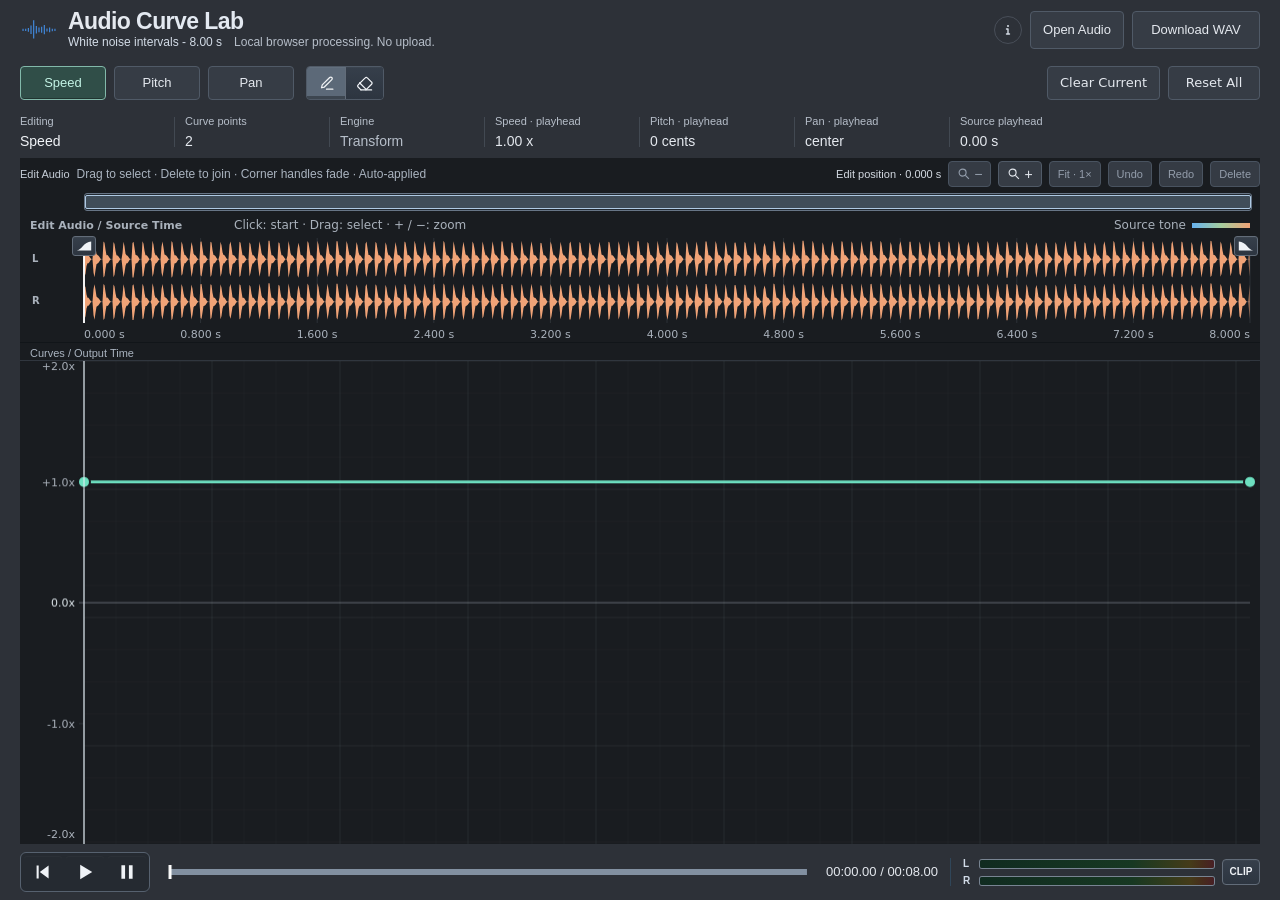
==== index.html @ e0f6c6e6 "Add vertical suffix curve editing and Option erase" ====
<!doctype html>
<html lang="en">
  <head>
    <meta charset="utf-8">
    <meta name="viewport" content="width=device-width, initial-scale=1">
    <title>Audio Curve Lab</title>
    <link rel="icon" type="image/svg+xml" href="assets/identity/audio-micro.svg?v=hub-v0.10">
    <link rel="stylesheet" href="assets/identity/tokens.css?v=hub-v0.10">
    <link rel="stylesheet" href="src/styles.css?v=20261014-filekeys1">
  <link rel="stylesheet" href="src/output-editor.css?v=20261027-selection1">
    <link rel="stylesheet" href="src/curve-actions.css?v=20261014-family1">
    <link rel="stylesheet" href="src/file-help.css?v=20261014-family1">
    <link rel="stylesheet" href="src/parameter-help.css?v=20261014-family1">
    <link rel="stylesheet" href="src/studio-theme.css?v=20261015-studio9">
    <link rel="stylesheet" href="src/button-states.css?v=20261015-2">
      <link rel="stylesheet" href="src/value-strip.css?v=20261015-1">
    <link rel="stylesheet" href="src/functional-surfaces.css?v=20261015-wave2">
    <link rel="stylesheet" href="src/content-alignment.css?v=20261015-notice1">
  <link rel="stylesheet" href="src/transport-polish.css?v=20261015-2">
  <link rel="stylesheet" href="src/transport-surface.css?v=20261015-2">
  <link rel="stylesheet" href="src/brand-layout.css?v=20261015-1">
    <link rel="stylesheet" href="src/readout-layout.css?v=20261015-compact2">
    <link rel="stylesheet" href="src/header-rhythm.css?v=20261015-1">
    <link rel="stylesheet" href="src/typography.css?v=20261015-refine2">
    <link rel="stylesheet" href="src/quiet-ui.css?v=20261023-trial1">
    <link rel="stylesheet" href="src/refined-ui.css?v=20261026-graphite1">
</head>
  <body>
    <main class="app">
      <header class="topbar">
        <div class="brand">
          <img class="brandMark" src="assets/identity/audio-symbol.svg?v=hub-v0.10" width="48" height="48" alt="" aria-hidden="true">
          <div class="brandCopy">
            <h1><span>Audio </span><span class="brandAccent">Curve Lab</span></h1>
            <p class="tagline">Draw time, pitch, and space onto sound.</p>
            <p class="statusLine"><span id="fileStatus">No audio loaded</span><span class="privacyNote">Local browser processing. No upload.</span></p>
          </div>
        </div>
        <div class="transport">
          <details id="fileHelp" class="fileHelp">
            <summary aria-label="Audio file and export information" title="Audio file and export information"><svg width="16" height="16" viewBox="0 0 16 16" fill="none" aria-hidden="true"><circle cx="8" cy="4" r="1" fill="currentColor"/><path d="M6.5 7h1.5v5m-1.5 0h3" stroke="currentColor" stroke-width="1.4" stroke-linecap="round" stroke-linejoin="round"/></svg></summary>
            <div class="fileHelpPanel">
              <strong>Files &amp; export</strong>
              <dl>
                <dt>Input</dt><dd>WAV, MP3 recommended.</dd>
                <dt>AIFF</dt><dd>Mono/stereo 16/24-bit PCM (8–192 kHz), converted locally on import. AIFF-C is not supported.</dd>
                <dt>File size</dt><dd>Up to 128 MiB; decoded audio up to 192 MiB.</dd>
                <dt>Output</dt><dd>Up to 5 min · Stereo · 48 kHz / 24-bit WAV.</dd>
              </dl>
              <p>Short excerpts recommended. Use one Lab at a time for heavy processing.</p>
            </div>
          </details>
          <label class="fileButton">
            Open Audio
            <input id="fileInput" type="file" accept="audio/*,.aif,.aiff,.aifc">
          </label>
          <a id="saveWavLink" class="fileButton" download="AudioCurveLab-export.wav" hidden>Save WAV</a>
          <span class="exportStatus" role="status" aria-label="Export status" hidden><strong id="downloadReadout">not ready</strong></span>
          <button id="downloadButton" type="button" disabled title="Up to 5 min · Stereo · 48 kHz / 24-bit WAV.">Download WAV</button>
        </div>
      </header>

      <p id="durationNotice" role="status" class="fileNotice"></p>
      <p id="fileNotice" role="alert" class="fileNotice"></p>

      <section class="editor">
        <div class="legend">
          <div class="modeButtons">
            <button id="stretchMode" aria-pressed="true" aria-describedby="stretchHelp" data-parameter-help class="active curveMode" type="button">Speed</button>
            <button id="pitchMode" aria-pressed="false" aria-describedby="pitchHelp" data-parameter-help class="curveMode" type="button">Pitch</button>
            <button id="panMode" aria-pressed="false" aria-describedby="panHelp" data-parameter-help class="curveMode" type="button">Pan</button>
            <div class="toolToggle" role="group" aria-label="Curve editing tool">
              <button id="penTool" class="active" type="button" aria-label="Pen" aria-pressed="true" title="Pen: add or move points. Shift-drag a point to move it and all points to its right vertically. Esc cancels the group drag.">
                <svg xmlns="http://www.w3.org/2000/svg" width="17" height="17" viewBox="0 0 24 24" fill="none" stroke="currentColor" stroke-width="2" stroke-linecap="round" stroke-linejoin="round" aria-hidden="true"><path d="M12 20h9"/><path d="M16.5 3.5a2.121 2.121 0 0 1 3 3L9 17l-4 1 1-4Z"/></svg>
              </button>
              <button id="eraserTool" type="button" aria-label="Eraser" aria-pressed="false" title="Eraser: click a point to delete. Mac: Option-click; PC: Ctrl-click">
                <svg xmlns="http://www.w3.org/2000/svg" width="17" height="17" viewBox="0 0 24 24" fill="none" stroke="currentColor" stroke-width="2" stroke-linecap="round" stroke-linejoin="round" aria-hidden="true"><path d="m7 21-4-4a2 2 0 0 1 0-3L13 4a2 2 0 0 1 3 0l6 6a2 2 0 0 1 0 3l-8 8"/><path d="M22 21H7"/><path d="m5 11 9 9"/></svg>
              </button>
            </div>
          </div>
          <div class="curveActions">
            <button id="clearCurveButton" type="button">Clear Current</button>
            <button id="resetButton" type="button">Reset All</button>
          </div>
        </div>

        <div class="panel currentValues">
          <div class="readout primaryReadout">
            <span>Editing</span>
            <strong id="modeReadout">Speed</strong>
          </div>
          <div class="readout">
            <span>Curve points</span>
            <strong id="pointsReadout">2</strong>
          </div>
          <div class="readout referenceReadout">
            <span>Engine</span>
            <strong>Transform</strong>
          </div>
          <div class="readout">
            <span id="stretchReadoutLabel" title="Stopped: curve target at the output playhead. Playing: live playback value. Point tooltips show the point's own value.">Speed · playhead</span>
            <strong id="stretchReadout">1.00 x</strong>
          </div>
          <div class="readout">
            <span id="pitchReadoutLabel" title="Stopped: curve target at the output playhead. Playing: live playback value. Point tooltips show the point's own value.">Pitch · playhead</span>
            <strong id="pitchReadout">0 cents</strong>
          </div>
          <div class="readout">
            <span id="panReadoutLabel" title="Stopped: curve target at the output playhead. Playing: live playback value. Point tooltips show the point's own value.">Pan · playhead</span>
            <strong id="panReadout">center</strong>
          </div>
          <div class="readout">
            <span title="Source playback position, separate from the source edit position or selected range.">Source playhead</span>
            <strong id="sourceReadout">0.00 s</strong>
          </div>
        </div>
        <section id="sourceEditPanel" class="sourceEditPanel" aria-label="Editable audio">
          <div class="sourceEditToolbar"><strong title="Source tone colors: blue = lower spectral centroid, teal/gold/peach = higher. Visual estimate of source audio before Speed/Pitch/Pan; not clipping or pitch. Source edits refresh the colors.">Edit Audio</strong><span id="editStatus" role="status">Drag to select · Delete to join · Corner handles fade · Auto-applied</span><span id="editCursor" title="Source edit position, separate from the output playback position.">Edit position · 0.000 s</span><button id="editZoomOut" type="button" aria-label="Zoom out source" title="Zoom out (−)"><svg viewBox="0 0 20 20" aria-hidden="true"><circle cx="8" cy="8" r="5"/><path d="m12 12 5 5"/></svg><span>−</span></button><button id="editZoomIn" type="button" aria-label="Zoom in source" title="Zoom in (+)"><svg viewBox="0 0 20 20" aria-hidden="true"><circle cx="8" cy="8" r="5"/><path d="m12 12 5 5"/></svg><span>+</span></button><button id="editZoomFit" type="button" title="Show entire source">Fit · 1×</button><button id="editUndo" type="button" disabled>Undo</button><button id="editRedo" type="button" disabled>Redo</button><button id="editDelete" type="button" disabled>Delete</button></div>
          <div class="sourceNavigator"><div id="editPan" role="slider" tabindex="0" aria-valuemin="0" aria-valuemax="100" aria-valuenow="0" aria-label="Source overview navigation" title="Full source · Click or drag to center the visible region"><span class="sourceViewport"></span></div></div>
          <div class="sourceWaveFrame">
            <canvas id="sourceWaveCanvas" tabindex="0" role="group" aria-label="Editable audio waveform. Click sets playback start. Drag to select. Plus and minus zoom. Delete removes selection. Changes apply automatically."></canvas>
            <button id="fadeInHandle" class="fadeHandle" type="button" aria-label="Fade in handle" title="Fade In · Drag inward; arrow keys adjust 10 ms; Home clears"><svg viewBox="0 0 20 14" aria-hidden="true"><path d="M2 12 C7 12 10 2 18 2 L18 12 Z"/></svg></button><button id="fadeOutHandle" class="fadeHandle" type="button" aria-label="Fade out handle" title="Fade Out · Drag inward; arrow keys adjust 10 ms; Home clears"><svg viewBox="0 0 20 14" aria-hidden="true"><path d="M2 2 C10 2 13 12 18 12 L2 12 Z"/></svg></button>
          </div>
        </section>
        <div class="canvasFrame">
          <div class="curveTimeLabel">Curves / Output Time</div>
          <canvas id="waveCanvas" width="1400" height="620" aria-label="Click to add or drag to move a point. Shift-drag a point and all points to its right vertically; X stays fixed. Esc cancels the group drag. Mac: Option-click to delete; PC: Ctrl-click."></canvas>
        </div>


      </section>

      <footer class="playbackBar" aria-label="Playback and output monitoring">
        <div class="bottomTransport" aria-label="Transport controls">
          <button id="rewindButton" type="button" title="Return to start" aria-label="Return to start" disabled>⏮</button>
          <button id="playButton" type="button" aria-label="Play" title="Play · Space" aria-pressed="false" disabled>Play</button>
          <button id="stopButton" type="button" aria-label="Pause" title="Pause · Space — resume from this position" disabled>Pause</button>
        </div>
          <canvas id="outputWaveCanvas" width="1400" height="34" role="slider" tabindex="0" aria-label="Output playback time. Click or drag to seek." aria-valuemin="0" aria-valuemax="100" aria-valuenow="0" aria-disabled="true"></canvas>
        <output id="timeStatus" aria-label="Current playback time and duration">00:00.00 / 00:00.00</output>
        <section class="outputMeter" aria-label="Stereo output level meter">
          <div class="meterChannels">
            <div class="meterRow" data-meter-channel="0">
              <span class="meterChannelLabel">L</span>
              <div class="meterTrack" aria-hidden="true">
                <div class="meterRms"></div>
                <div class="meterPeak"></div>
                <div class="meterHold"></div>
              </div>
            </div>
            <div class="meterRow" data-meter-channel="1">
              <span class="meterChannelLabel">R</span>
              <div class="meterTrack" aria-hidden="true">
                <div class="meterRms"></div>
                <div class="meterPeak"></div>
                <div class="meterHold"></div>
              </div>
            </div>
          </div>
          <button id="meterClipButton" class="meterClip" type="button" aria-pressed="false" title="Clip indicator. Click to reset.">CLIP</button>
        </section>
      </footer>
    </main>

    <div id="resetDialog" class="dialogBackdrop" hidden>
      <div class="confirmDialog" role="dialog" aria-modal="true" aria-labelledby="resetDialogTitle" aria-describedby="resetDialogDescription">
        <h2 id="resetDialogTitle">Reset all curves?</h2>
        <p id="resetDialogDescription">All curve nodes will be removed and the curves will return to their default state. This action cannot be undone.</p>
        <div class="dialogActions">
          <button id="cancelResetButton" type="button">Cancel</button>
          <button id="confirmResetButton" type="button">Reset All</button>
        </div>
      </div>
    </div>

    <script src="src/file-help.js?v=20261014-family1" type="module"></script>
    <script src="src/app.js?v=20261027-shift1" type="module"></script>
    <div id="stretchHelp" class="parameterHelp" role="tooltip" hidden><strong>Speed · −2× to +2×</strong><span>Change source playback speed. Negative values reverse the sound; zero freezes the source position.</span></div>
    <div id="pitchHelp" class="parameterHelp" role="tooltip" hidden><strong>Pitch · −2400 to +2400 cents</strong><span>Shift pitch down or up by as much as two octaves. 1200 cents = one octave.</span></div>
    <div id="panHelp" class="parameterHelp" role="tooltip" hidden><strong>Pan · Left / Right</strong><span>Move sound across the stereo field. Top = Left · Center = Center · Bottom = Right.</span></div>
    <script type="module" src="src/parameter-help.js?v=20261014-family1"></script>
  <script src="src/value-details.js?v=20261015-1" type="module"></script>
</body>
</html>
---- assets/identity/tokens.css ----
/* Pinned Hub v0.10 palette. Update from palette.json together. */
:root {
  --curve-lab-audio: #459BFF;
  --curve-lab-timbre: #F4CB38;
  --curve-lab-space: #A982FF;
  --curve-lab-granular: #EF4FA4;
  --curve-lab-spectral: #FF7047;
  --curve-lab-oscillator: #28CDB0;
}
---- src/styles.css ----
:root {
  color-scheme: dark;
  --cl-bg: #07111c;
  --cl-bg-deep: #050b12;
  --cl-surface: #0d1b29;
  --cl-surface-raised: #122438;
  --cl-surface-hover: #182f46;
  --cl-surface-active: #1b3751;
  --cl-border: #203a52;
  --cl-border-strong: #345672;
  --cl-text: #e8f0f6;
  --cl-text-secondary: #aabccc;
  --cl-text-muted: #71889b;
  --cl-accent: var(--curve-lab-audio);
  --cl-accent-hover: #6aafff;
  --cl-focus: #8fbfff;
  --cl-speed: #6de0c0;
  --cl-pitch: #eb6f75;
  --cl-pan: #b887f4;
  --cl-danger: #e35d80;
  --cl-meter-green: #20d45b;
  --cl-meter-yellow: #f2d31b;
  --cl-meter-orange: #f28c18;
  --cl-meter-red: #e44747;
  --cl-meter-hold: #f4f7f9;
  --cl-radius-sm: 4px;
  --cl-radius-md: 6px;
  --cl-radius-lg: 8px;
  --cl-space-1: 4px;
  --cl-space-2: 8px;
  --cl-space-3: 12px;
  --cl-space-4: 16px;
  --cl-space-6: 24px;
  --cl-space-8: 32px;
  --cl-control-height: 38px;
  --cl-toolbar-height: 54px;
  font-family: system-ui, -apple-system, BlinkMacSystemFont, "Segoe UI", sans-serif;
  background: var(--cl-bg-deep);
  color: var(--cl-text);
}

* {
  box-sizing: border-box;
}

body {
  margin: 0;
  min-height: 100vh;
  min-height: 100dvh;
  overflow: auto;
  background: var(--cl-bg-deep);
}

button,
input {
  font: inherit;
}

.app {
  display: grid;
  grid-template-columns: minmax(0, 1fr);
  grid-template-rows: auto auto auto auto;
  align-content: start;
  min-height: 100vh;
  min-height: 100dvh;
  padding-bottom: 84px;
  padding-bottom: calc(84px + env(safe-area-inset-bottom, 0px));
}

.topbar {
  grid-column: 1 / -1;
  display: grid;
  grid-template-columns: minmax(330px, 1fr) auto;
  align-items: center;
  gap: var(--cl-space-6);
  padding: 18px var(--cl-space-6);
  border-bottom: 1px solid rgba(52, 86, 114, 0.72);
  background: #08131e;
}

.brand {
  display: grid;
  grid-template-columns: 48px minmax(0, 1fr);
  align-items: center;
  gap: var(--cl-space-3);
  min-width: 0;
}

.brandMark {
  width: 48px;
  height: 48px;
  display: block;
  object-fit: contain;
}

.brandCopy {
  min-width: 0;
}

.brand h1 {
  margin: 0;
  font-size: 25px;
  font-weight: 720;
  line-height: 1.1;
  letter-spacing: 0;
}

.brandAccent {
  color: var(--cl-accent);
}

.brand p {
  margin: 0;
}

.tagline {
  margin-top: var(--cl-space-1);
  color: var(--cl-text-secondary);
  font-size: 13px;
  line-height: 1.35;
}

.statusLine {
  display: flex;
  align-items: baseline;
  flex-wrap: wrap;
  gap: 5px var(--cl-space-3);
  margin-top: 3px;
  color: var(--cl-text-secondary);
  font-size: 12px;
  line-height: 1.35;
}

.privacyNote {
  color: #77b7aa;
}

.formatNote {
  margin-top: 2px;
  color: #90a9ba;
  font-size: 11px;
  line-height: 1.35;
}

.transport {
  display: flex;
  align-items: center;
  justify-self: end;
  gap: var(--cl-space-2);
  flex-wrap: wrap;
}

button,
.fileButton {
  min-width: 74px;
  height: var(--cl-control-height);
  display: inline-flex;
  align-items: center;
  justify-content: center;
  padding: 0 14px;
  border: 1px solid var(--cl-border);
  border-radius: var(--cl-radius-md);
  background: var(--cl-surface-raised);
  color: var(--cl-text-secondary);
  font-size: 13px;
  font-weight: 620;
  line-height: 1;
  text-decoration: none;
  white-space: nowrap;
  cursor: pointer;
}

button:hover,
.fileButton:hover {
  border-color: var(--cl-border-strong);
  background: var(--cl-surface-hover);
  color: var(--cl-text);
}

button:focus-visible,
.fileButton:focus-within {
  outline: 2px solid var(--cl-focus);
  outline-offset: 2px;
}

button:active:not(:disabled),
.fileButton:active {
  background: var(--cl-surface-active);
}

#downloadButton {
  min-width: 128px;
  border-color: var(--cl-accent);
  background: color-mix(in srgb, var(--cl-accent) 48%, var(--cl-bg));
  color: #f4fbff;
}

#downloadButton:hover {
  border-color: var(--cl-accent-hover);
  background: color-mix(in srgb, var(--cl-accent) 60%, var(--cl-bg));
}

#stopButton {
  border-color: #784054;
  color: #f09ab1;
}

#stopButton:hover {
  border-color: var(--cl-danger);
  background: #321d2a;
  color: #ffc0d0;
}

#clearCurveButton {
  border-color: #3b5063;
}

button:disabled {
  opacity: 0.42;
  cursor: default;
}

.fileButton input {
  position: absolute;
  width: 1px;
  height: 1px;
  padding: 0;
  margin: -1px;
  overflow: hidden;
  clip-path: inset(50%);
  white-space: nowrap;
  border: 0;
}

.editor {
  min-width: 0;
  min-height: 0;
  display: grid;
  grid-template-rows: auto auto auto auto auto;
  align-content: start;
  gap: var(--cl-space-3);
  padding: var(--cl-space-4);
}

.legend {
  min-height: var(--cl-toolbar-height);
  display: grid;
  grid-template-columns: auto minmax(0, 1fr) auto;
  align-items: center;
  gap: var(--cl-space-4);
  padding: var(--cl-space-2) var(--cl-space-3);
  border: 1px solid var(--cl-border);
  border-radius: var(--cl-radius-lg);
  background: var(--cl-surface);
  color: var(--cl-text-muted);
  font-size: 12px;
}

.modeButtons,
.curveLegend,
.curveActions {
  display: flex;
  align-items: center;
  gap: var(--cl-space-2);
  flex-wrap: wrap;
}

.curveLegend {
  min-width: 0;
  gap: var(--cl-space-4);
}

.curveActions {
  justify-content: flex-end;
}

.legend button {
  min-width: 86px;
  height: 34px;
}

.curveMode {
  border-color: #29445b;
  background: #102236;
}

.toolToggle {
  display: inline-flex;
  height: 34px;
  margin-left: var(--cl-space-1);
  overflow: hidden;
  border: 1px solid #2d4a61;
  border-radius: var(--cl-radius-md);
}

.legend .toolToggle button {
  width: 38px;
  min-width: 38px;
  height: 32px;
  padding: 0;
  border: 0;
  border-radius: 0;
  background: #102236;
  color: #9fb5c6;
}

.legend .toolToggle button + button {
  border-left: 1px solid #2d4a61;
}

.legend .toolToggle button.active {
  background: #1c4b68;
  color: #e6f7ff;
}

.legend .toolToggle button:focus-visible {
  outline: 2px solid var(--cl-focus);
  outline-offset: -2px;
}

#clearCurveButton,
#resetButton {
  min-width: 92px;
  color: var(--cl-text-secondary);
}

#stretchMode.active {
  border-color: var(--cl-speed);
  background: #153d39;
  color: #d4fff4;
}

#pitchMode.active {
  border-color: var(--cl-pitch);
  background: #3b222b;
  color: #ffd5da;
}

#panMode.active {
  border-color: var(--cl-pan);
  background: #302642;
  color: #eadcff;
}

.stretchSwatch,
.pitchSwatch,
.panSwatch {
  display: inline-block;
  width: 22px;
  height: 3px;
  margin-right: 6px;
  border-radius: 2px;
  vertical-align: middle;
}

.stretchSwatch { background: var(--cl-speed); }
.pitchSwatch { background: var(--cl-pitch); }
.panSwatch { background: var(--cl-pan); }

.panel {
  display: grid;
  grid-template-columns: repeat(8, minmax(104px, 1fr));
  gap: 0;
  padding: 10px 12px;
  border: 1px solid var(--cl-border);
  border-radius: var(--cl-radius-lg);
  background: #0a1724;
}

.readout {
  position: relative;
  display: grid;
  grid-template-rows: 13px 17px;
  align-content: center;
  gap: 4px;
  min-width: 0;
  padding: 0 14px;
  color: var(--cl-text-muted);
  font-size: 11px;
  line-height: 1.2;
  text-transform: uppercase;
}

.readout:first-child {
  padding-left: 4px;
}

.readout:not(:last-child)::after {
  position: absolute;
  top: 3px;
  right: 0;
  bottom: 3px;
  width: 1px;
  background: rgba(52, 86, 114, 0.58);
  content: "";
}

.readout strong {
  overflow: hidden;
  color: var(--cl-text);
  font-size: 13px;
  font-weight: 650;
  font-variant-numeric: tabular-nums;
  line-height: 1.3;
  text-overflow: ellipsis;
  text-transform: none;
  white-space: nowrap;
}

.canvasFrame,
.sourceWaveFrame,
.outputWaveFrame {
  min-width: 0;
  overflow: hidden;
  border: 1px solid var(--cl-border-strong);
  border-radius: var(--cl-radius-lg);
  background: #0c1f31;
}

.canvasFrame {
  display: grid;
  grid-template-rows: 18px auto;
}

.curveTimeLabel {
  padding: 3px 10px 0;
  border-bottom: 1px solid rgba(79, 121, 155, 0.28);
  color: #9bb4c9;
  font-size: 10px;
  font-weight: 650;
  line-height: 14px;
}

#sourceWaveCanvas,
#outputWaveCanvas {
  display: block;
  height: 96px;
  background: #0c1f31;
}

#outputWaveCanvas {
  cursor: ew-resize;
  touch-action: none;
}

#outputWaveCanvas[aria-disabled="true"] {
  cursor: default;
}

#outputWaveCanvas:focus-visible {
  outline: 2px solid var(--cl-focus);
  outline-offset: -3px;
}

#waveCanvas {
  height: 602px;
  height: clamp(222px, calc(100vh - 620px), 602px);
  height: clamp(222px, calc(100dvh - 620px), 602px);
  display: block;
  background: #0c1f31;
  cursor: crosshair;
}

#waveCanvas.eraseMode {
  cursor: url("eraser-cursor.svg") 5 25, crosshair;
}

.playbackBar {
  position: fixed;
  z-index: 10;
  right: var(--cl-space-4);
  bottom: var(--cl-space-3);
  bottom: max(var(--cl-space-3), env(safe-area-inset-bottom, 0px));
  left: var(--cl-space-4);
  display: grid;
  grid-template-columns: auto auto minmax(33vw, 1fr);
  align-items: center;
  gap: var(--cl-space-4);
  min-height: 66px;
  margin: 0;
  padding: 10px 12px;
  border: 1px solid var(--cl-border);
  border-radius: var(--cl-radius-lg);
  background: #0a1724;
}

.bottomTransport {
  display: flex;
  align-items: center;
  gap: var(--cl-space-2);
}

.bottomTransport button {
  min-width: 74px;
}

#timeStatus {
  min-width: 166px;
  color: var(--cl-text);
  font-size: 16px;
  font-weight: 680;
  font-variant-numeric: tabular-nums;
  text-align: center;
  white-space: nowrap;
}

.outputMeter {
  display: grid;
  grid-template-columns: auto minmax(140px, 1fr) auto;
  align-items: center;
  gap: var(--cl-space-2);
  min-width: 0;
  padding-left: var(--cl-space-3);
  border-left: 1px solid rgba(52, 86, 114, 0.58);
}

.meterTitle {
  color: var(--cl-text-muted);
  font-size: 10px;
  font-weight: 750;
}

.meterChannels {
  display: grid;
  gap: 5px;
  min-width: 0;
}

.meterRow {
  display: grid;
  grid-template-columns: 11px minmax(90px, 1fr) 34px;
  align-items: center;
  gap: 5px;
}

.meterChannelLabel,
.meterValue {
  color: var(--cl-text-muted);
  font-size: 10px;
  font-weight: 650;
  font-variant-numeric: tabular-nums;
}

.meterValue {
  text-align: right;
}

.meterTrack {
  position: relative;
  height: 7px;
  overflow: hidden;
  border: 1px solid #233d53;
  border-radius: 2px;
  background: #050c13;
}

.meterRms,
.meterPeak {
  position: absolute;
  inset: 0;
  width: 100%;
  transform: scaleX(0);
  transform-origin: left center;
  background: linear-gradient(
    90deg,
    var(--cl-meter-green) 0%,
    var(--cl-meter-green) 68%,
    var(--cl-meter-yellow) 80%,
    var(--cl-meter-orange) 90%,
    var(--cl-meter-red) 100%
  );
}

.meterRms {
  opacity: 0.72;
}

.meterPeak {
  top: 1px;
  bottom: 1px;
  opacity: 0.96;
}

.meterHold {
  position: absolute;
  top: 0;
  bottom: 0;
  left: 0;
  width: 1px;
  background: var(--cl-meter-hold);
}

.meterClip {
  min-width: 38px;
  width: 38px;
  height: 26px;
  padding: 0;
  border-color: #493142;
  background: #1b1c28;
  color: #79576a;
  font-size: 9px;
  font-weight: 760;
}

.meterClip.clipped {
  border-color: var(--cl-danger);
  background: #5a2035;
  color: #ffd5df;
}

.dialogBackdrop {
  position: fixed;
  inset: 0;
  z-index: 20;
  display: grid;
  place-items: center;
  padding: 20px;
  background: rgba(2, 8, 14, 0.76);
}

.dialogBackdrop[hidden] {
  display: none;
}

.confirmDialog {
  width: min(420px, 100%);
  padding: 20px;
  border: 1px solid var(--cl-border-strong);
  border-radius: var(--cl-radius-lg);
  background: #102131;
}

.confirmDialog h2 {
  margin: 0;
  font-size: 18px;
  letter-spacing: 0;
}

.confirmDialog p {
  margin: 12px 0 20px;
  color: var(--cl-text-secondary);
  font-size: 13px;
  line-height: 1.5;
}

.dialogActions {
  display: flex;
  justify-content: flex-end;
  gap: var(--cl-space-2);
}

#confirmResetButton {
  border-color: #7a4255;
  background: #37202a;
  color: #f5bdcb;
}

@media (max-width: 1180px) {
  .topbar {
    grid-template-columns: minmax(320px, 1fr) auto;
  }

  .transport {
    grid-column: 2;
    grid-row: 1;
    max-width: 520px;
  }

  .legend {
    grid-template-columns: minmax(0, 1fr) auto;
  }

  .curveLegend {
    grid-column: 1 / -1;
    grid-row: 2;
  }
}

@media (max-width: 860px) {
  .topbar {
    align-items: start;
    grid-template-columns: minmax(0, 1fr);
    gap: var(--cl-space-3);
    padding: var(--cl-space-4);
  }

  .brand {
    grid-template-columns: 40px minmax(0, 1fr);
  }

  .brandMark {
    width: 40px;
    height: 40px;
  }

  .brand h1 {
    font-size: 22px;
  }

  .transport {
    grid-column: 1;
    grid-row: auto;
    justify-self: start;
  }

  .transport {
    max-width: none;
  }

  .editor {
    padding: var(--cl-space-3);
  }

  .legend {
    grid-template-columns: minmax(0, 1fr);
  }

  .curveLegend,
  .curveActions {
    grid-column: auto;
    grid-row: auto;
  }

  .curveActions {
    justify-content: flex-start;
  }

  .panel {
    grid-template-columns: repeat(2, minmax(118px, 1fr));
    gap: 10px 0;
  }

  .readout:nth-child(2n)::after {
    display: none;
  }

  .playbackBar {
    right: var(--cl-space-3);
    left: var(--cl-space-3);
    grid-template-columns: auto minmax(150px, 1fr);
    gap: var(--cl-space-3);
  }

  .app {
    padding-bottom: 130px;
    padding-bottom: calc(130px + env(safe-area-inset-bottom, 0px));
  }

  #timeStatus {
    justify-self: end;
    min-width: 0;
    font-size: 14px;
  }

  .outputMeter {
    grid-column: 1 / -1;
    padding: var(--cl-space-2) 0 0;
    border-top: 1px solid rgba(52, 86, 114, 0.58);
    border-left: 0;
  }

  .outputMeter {
    grid-row: auto;
  }
}

@media (max-width: 520px) {
  .meterTitle,
  .meterValue {
    display: none;
  }

  .outputMeter {
    grid-template-columns: minmax(0, 1fr) auto;
  }

  .meterRow {
    grid-template-columns: 11px minmax(70px, 1fr);
  }
}

/* File admission and persistent direct-save feedback. */
[hidden] { display: none !important; }
.fileNotice { color: #ffcd87; margin: 8px 0; overflow-wrap: anywhere; }
.fileNotice:empty { display: none; }
#saveWavLink { text-decoration: none; }
---- src/output-editor.css ----
/* Editing is always available on the working source; both lanes share display scale. */
[hidden]{display:none!important}
.sourceEditPanel{min-width:0;position:relative;border:1px solid #315d88;border-radius:6px;background:#0b1420}
.sourceEditToolbar{display:flex;align-items:center;gap:7px;min-height:30px;padding:3px 8px;font-size:11px}
.sourceEditToolbar strong{color:#71b3ff;letter-spacing:.06em;white-space:nowrap}
#editStatus{flex:1;min-width:0;color:#a8bfd5;font-size:11px}
.sourceEditToolbar button{height:26px;min-width:0;padding:0 9px;font-size:11px}
.sourceEditPanel .sourceWaveFrame{position:relative;overflow:hidden;border:0;border-radius:0 0 6px 6px}
#sourceWaveCanvas,#outputWaveCanvas{width:100%;height:128px;display:block;touch-action:none}
#sourceWaveCanvas{cursor:crosshair}
.fadeHandle{position:absolute;top:22px;transform:translateX(-50%);width:24px;min-width:24px;height:20px;padding:2px;color:#d0e7ff;border:1px solid #579ce7;background:#172c44;touch-action:none;cursor:ew-resize;border-radius:3px;z-index:2}
.fadeHandle svg{display:block;width:100%;height:100%;fill:currentColor}
#fadeInHandle{left:64px}#fadeOutHandle{left:calc(100% - 8px)}
#sourceWaveCanvas:focus-visible,.fadeHandle:focus-visible{outline:2px solid #e2f1ff;outline-offset:-2px}
@media(min-width:900px){
 .app{height:100dvh;min-height:700px;padding:0;grid-template-rows:auto auto auto minmax(0,1fr) auto}
 .topbar{grid-row:1;padding:9px 16px;gap:12px}
 .brandMark{width:38px;height:38px}.brand{grid-template-columns:38px minmax(0,1fr);gap:10px}
 .tagline{display:none}.formatNote{font-size:10px}.topbar h1{font-size:23px}
 #durationNotice{grid-row:2}#fileNotice{grid-row:3}.fileNotice:empty{display:none}
 .fileNotice{margin:2px 16px;font-size:11px}
 .editor{grid-row:4;grid-template-rows:auto auto auto minmax(120px,1fr);gap:7px;padding:8px 12px;align-content:stretch}
 .legend{min-height:40px;padding:4px 8px;gap:10px}.legend button{height:30px}
 .panel{padding:6px 8px}.readout{padding:0 10px}
 .canvasFrame{min-height:0;grid-template-rows:18px minmax(0,1fr)}
 #waveCanvas{height:100%;min-height:0}
 .playbackBar{grid-row:5;position:static;min-height:54px;margin:0 12px 8px;padding:6px 10px}
}
@media(max-width:899px){.sourceEditToolbar{flex-wrap:wrap}#editStatus{flex-basis:65%}.editor{grid-template-rows:auto}}

/* Source range text stays readable in the existing toolbar when it wraps. */
#editCursor{font-variant-numeric:tabular-nums;white-space:normal;color:#d0e7ff;font-size:11px;min-width:0;max-width:100%;overflow-wrap:anywhere}
#editPan{display:block;width:calc(100% - 24px);height:12px;margin:0 12px;accent-color:#459bff;padding:0}
#editPan:disabled{opacity:.3}

#editZoomIn,#editZoomOut{display:inline-flex;align-items:center;gap:3px;font-size:14px}
#editZoomIn svg,#editZoomOut svg{width:14px;height:14px;fill:none;stroke:currentColor;stroke-width:1.6}

#outputWaveCanvas{height:34px;cursor:ew-resize;border-top:1px solid #23394d}


/* Shared transport grouping, with the Audio output timeline beside Play/Pause. */
.playbackBar{grid-template-columns:auto minmax(100px,1fr) auto minmax(200px,25%);gap:12px}
#outputWaveCanvas{min-width:0;width:100%;height:34px;border:0;background:transparent}
.bottomTransport button{min-width:60px}
#rewindButton{min-width:40px;padding-inline:10px}
#timeStatus{min-width:0;font-size:13px}
.outputMeter{grid-template-columns:auto minmax(70px,1fr) auto}
@media(max-width:1100px){
 .playbackBar{grid-template-columns:auto minmax(100px,1fr) auto}
 .outputMeter{grid-column:1/-1;border-left:0;padding:2px 0 0}
}
@media(max-width:600px){
 .playbackBar{grid-template-columns:auto 1fr;gap:6px}
 #outputWaveCanvas{grid-row:2;grid-column:1/-1}
 #timeStatus{grid-row:1;grid-column:2;font-size:11px}
 .app{padding-bottom:160px}
}

/* Compact icon-led grouping inspired by the official Ocenaudio toolbar.
   Shapes are CSS geometry, not copied product assets. */
.bottomTransport{gap:0;padding:3px;border:1px solid #304252;border-radius:6px;background:#101d29}
.bottomTransport button,#rewindButton{
 position:relative;display:grid;place-items:center;width:38px;min-width:38px;
 height:32px;padding:0;border:0;border-radius:3px;background:transparent;
 color:#d2dce5;font-size:0;box-shadow:none;
}
.bottomTransport button::before{content:"";position:absolute;left:50%;top:50%;transform:translate(-50%,-50%);display:block;width:16px;height:16px;background:currentColor}
#playButton::before{clip-path:polygon(20% 5%,95% 50%,20% 95%)}
#stopButton::before{clip-path:polygon(15% 8%,38% 8%,38% 92%,15% 92%,15% 8%,62% 8%,85% 8%,85% 92%,62% 92%,62% 8%)}
#rewindButton{margin-left:7px;border-left:1px solid #344655;border-radius:0 3px 3px 0}
#rewindButton::before{clip-path:polygon(10% 10%,23% 10%,23% 90%,10% 90%,10% 10%,85% 10%,85% 90%,30% 50%,85% 10%)}
.bottomTransport button:hover{background:#26394c;color:#fff}
#playButton[aria-pressed="true"]{background:#183d63;color:#70b5ff}
.bottomTransport button:focus-visible{outline:2px solid #91c6ff;outline-offset:2px}
.bottomTransport button:disabled{opacity:.35}


/* Neutral transport icons; state is conveyed by a neutral inset, not a hue. */
#playButton,#stopButton,#rewindButton{color:#d2dce5}
#playButton[aria-pressed="true"]{background:#35404b;color:#d2dce5}
#rewindButton{margin-left:0;margin-right:7px;border-left:0;border-right:1px solid #344655;border-radius:3px 0 0 3px}
.bottomTransport button:hover{background:#26394c;color:#d2dce5}
/* The full overview track aligns exactly with the waveform's time axis. */
.sourceNavigator{margin:0 8px 0 64px;padding:3px 0}
#editPan{position:relative;display:block;width:100%;height:18px;margin:0;padding:0;
 background:#142332;border:1px solid #344858;border-radius:3px;box-sizing:border-box;
 cursor:crosshair;touch-action:none;overflow:hidden}
.sourceViewport{position:absolute;top:1px;bottom:1px;left:var(--view-left,0%);width:var(--view-width,100%);
 box-sizing:border-box;background:#9faeb333;border:1px solid #a8bacb;border-radius:2px;pointer-events:none}
#editPan[aria-disabled="true"]{opacity:.35;cursor:default}
#editPan:focus-visible{outline:2px solid #d2dce5;outline-offset:2px}

/* Keep the transport track centered at y=17 in its 34px hit area. */
.playbackBar .meterTrack{height:9px}
.playbackBar .meterChannelLabel,.playbackBar .meterValue{font-size:11px;color:#b5c6d6}
.playbackBar .meterTitle{font-size:11px}
.playbackBar .meterRow{grid-template-columns:12px minmax(60px,1fr) 38px}
.playbackBar .meterChannels{gap:5px}

/* Fixed dBFS color zones: -60..-12 green, -12..-3 yellow, -3..0 red.
   Clip the full-width color field; never scale the gradient with the signal. */
.playbackBar .outputMeter{grid-template-columns:minmax(0,1fr) auto}
.playbackBar .meterRow{grid-template-columns:12px minmax(60px,1fr)}
.playbackBar .meterTrack{
 height:11px;border-color:#354453;
 background:linear-gradient(to right,#163c28 0% 80%,#49421b 80% 95%,#481e25 95% 100%);
}
.playbackBar .meterRms,.playbackBar .meterPeak{
 transform:none;clip-path:inset(0 100% 0 0);
 background:linear-gradient(to right,#53db85 0% 80%,#f0cf54 80% 95%,#ff6470 95% 100%);
}
.playbackBar .meterRms{opacity:.55}
.playbackBar .meterPeak{top:0;bottom:0;opacity:1}
.playbackBar .meterTrack::after{
 content:"";position:absolute;inset:0;pointer-events:none;
 background:repeating-linear-gradient(to right,transparent 0 5px,#09121b 5px 7px);
}
.playbackBar .meterHold{z-index:1;width:2px;max-width:100%;transform:translateX(-1px);background:#f3f7fa;opacity:0}

/* Continuous meter: fixed dBFS gradient, uncluttered by segment dividers. */
.playbackBar .meterTrack{
 height:8px;border:0;border-radius:2px;
 background:linear-gradient(to right,#102b20 0%,#173822 65%,#323b1c 80%,#453b19 90%,#462c1c 95%,#481f25 100%);
}
.playbackBar .meterRms,.playbackBar .meterPeak{
 background:linear-gradient(to right,#49ca87 0%,#6bd56e 65%,#b9db60 80%,#edce5b 90%,#f39b58 95%,#f26470 100%);
}
.playbackBar .meterTrack::after{display:none}
.playbackBar .meterHold{width:1px;transform:translateX(-.5px);background:#eff5f8}
.playbackBar .meterChannels{gap:6px}
---- src/curve-actions.css ----
/* Family curve actions: Audio Curve Lab reference. No behavior changes. */
#clearCurveButton, #resetButton {
  box-sizing: border-box;
  min-width: 92px;
  height: 38px;
  padding: 0 14px;
  display: inline-flex;
  align-items: center;
  justify-content: center;
  border: 1px solid #203a52;
  border-radius: 6px;
  background: #122438;
  color: #aabccc;
  font-family: system-ui, -apple-system, BlinkMacSystemFont, "Segoe UI", sans-serif;
  font-size: 13px;
  font-weight: 620;
  line-height: 1;
  white-space: nowrap;
  box-shadow: none;
}
#clearCurveButton { border-color: #3b5063; }
#clearCurveButton:hover:not(:disabled), #resetButton:hover:not(:disabled) {
  border-color: #345672;
  background: #182f46;
  color: #e8f0f6;
}
#clearCurveButton:active:not(:disabled), #resetButton:active:not(:disabled) {
  background: #1b3751;
}
#clearCurveButton:focus-visible, #resetButton:focus-visible {
  outline: 2px solid #8fbfff;
  outline-offset: 2px;
}
#clearCurveButton:disabled, #resetButton:disabled {
  background: #122438;
  color: #aabccc;
  opacity: .42;
  cursor: default;
}
#clearCurveButton:disabled { border-color: #3b5063; }
#resetButton:disabled { border-color: #203a52; }
@media (min-width: 900px) {
  #clearCurveButton, #resetButton { height: 30px; }
}
---- src/file-help.css ----
.fileHelp { position:relative; flex:none; }
.fileHelp > summary { list-style:none; display:flex; align-items:center; justify-content:center; width:28px; height:28px; box-sizing:border-box; border:1px solid var(--cl-border); border-radius:50%; color:var(--cl-text-secondary); background:transparent; cursor:pointer; }
.fileHelp > summary::-webkit-details-marker { display:none; }
.fileHelp > summary:hover, .fileHelp[open] > summary { color:var(--cl-text); border-color:var(--cl-accent); }
.fileHelp > summary:focus-visible { outline:2px solid var(--cl-accent); outline-offset:3px; }
.fileHelpPanel { position:absolute; z-index:30; right:0; top:calc(100% + 8px); width:min(340px,calc(100vw - 32px)); box-sizing:border-box; padding:16px; border:1px solid var(--cl-border); border-radius:8px; background:#101e2c; color:#c8d7e5; box-shadow:0 12px 32px #0008; font-size:12px; line-height:1.5; }
.fileHelpPanel > strong { color:#edf4fa; font-size:13px; }
.fileHelpPanel dl { display:grid; grid-template-columns:58px minmax(0,1fr); gap:9px 12px; margin:12px 0; }
.fileHelpPanel dt { color:#8fa9bf; }
.fileHelpPanel dd { margin:0; }
.fileHelpPanel p { margin:12px 0 0; padding-top:10px; border-top:1px solid var(--cl-border); color:#9fb4c5; }
@media(max-width:600px) { .fileHelpPanel { position:fixed; left:16px; right:16px; top:150px; width:auto; max-height:calc(100dvh - 180px); overflow:auto; } }

@media(min-width:601px) and (max-width:900px) { .fileHelpPanel { left:0; right:auto; } }
---- src/parameter-help.css ----
.parameterHelp {
  position: fixed;
  z-index: 1000;
  width: min(300px, calc(100vw - 24px));
  box-sizing: border-box;
  padding: 12px 14px;
  border: 1px solid #36516b;
  border-radius: 8px;
  background: #102030;
  color: #d4e0ec;
  box-shadow: 0 5px 18px #0005;
  font-size: 12px;
  line-height: 1.55;
}
.parameterHelp[hidden] { display: none; }
.parameterHelp strong { display: block; margin-bottom: 4px; color: #f0f5fa; font-size: 12px; }
.parameterHelp span { display: block; }

/* Retain legacy nodes for existing UI writers; descriptions now live on controls. */
.parameterLegend, .curveLegend { display: none !important; }
.parameterHelp .helpState { margin-top: 6px; color: #a8bed3; font-size: 11px; }
---- src/studio-theme.css ----
/* Audio-only studio pilot. Geometry, hit targets and DSP remain unchanged. */
:root {
  --cl-bg-deep: #383b43;
  --cl-bg: #26292f;
  --cl-surface: #353941;
  --cl-surface-raised: #444a54;
  --cl-surface-hover: #515966;
  --cl-surface-active: #5a6572;
  --cl-border: #484e58;
  --cl-border-strong: #67717e;
  --cl-text: #e4e7eb;
  --cl-text-secondary: #c3cad3;
  --cl-text-muted: #b3bdc9;
  --cl-radius-md: 4px;
  --cl-radius-lg: 6px;
}
body { font-family: -apple-system, BlinkMacSystemFont, "Segoe UI", sans-serif; background: var(--cl-bg); }
.topbar { background: var(--cl-bg-deep); border-color: var(--cl-border); }
.brand h1 { font-weight: 600; letter-spacing: -.025em; }
.brandAccent { color: var(--cl-text-secondary); }
button, .fileButton { font-weight: 500; background: linear-gradient(#4e5560, #444a54); border-color: #626c79; box-shadow: inset 0 1px #ffffff06; }
button:hover, .fileButton:hover { background: #59626f; border-color: #8b98a8; }
button:active:not(:disabled), .fileButton:active { background: #363d47; }
#downloadButton { background: #315777; border-color: #6c9dcb; color: #e4efff; }
#downloadButton:hover { background: #3c6a91; border-color: var(--cl-accent); }
.legend, .panel { background: var(--cl-surface); }
.curveMode { background: #424852; border-color: #626c79; }
#stretchMode.active { background: #253b35; border-color: #5b9a87; color: #a6ead7; }
#pitchMode.active { background: #3d2c31; border-color: #ad646b; color: #f3b1b6; }
#panMode.active { background: #352f42; border-color: #8c74ac; color: #d0b8ed; }
.toolToggle, .legend .toolToggle button + button { border-color: #626c79; }
.legend .toolToggle button { background: #353b44; color: #c3cad3; }
.legend .toolToggle button.active { background: #5c6978; color: #f1f3f5; }
#clearCurveButton, #resetButton { background: #444a54; color: #e0e5eb; border-color: #626c79; font-weight: 500; }
#clearCurveButton:hover, #resetButton:hover { background: #59626f; border-color: #8b98a8; }
.readout strong { font-weight: 500; }
.readout:not(:last-child)::after { background: #484e58; }
.canvasFrame, .sourceWaveFrame, .outputWaveFrame { background: #191c20; border-color: #56616e; }
.curveTimeLabel { color: #a9b1bb; border-color: #484e58; font-weight: 500; }
.sourceEditPanel { background: #363d47; border-color: #56616e; }
.sourceEditToolbar strong { color: #e2e8ef; letter-spacing: .035em; font-weight: 600; }
#editStatus { color: #c1ccd8; }
#editCursor { color: #d4dae2; }
#editPan { background: #15181b; border-color: #444c55; }
.sourceViewport { background: #b4bec529; border-color: #8e9ba9; }
.fadeHandle { color: #d7e4f3; background: #293744; border-color: #6d8aaa; box-shadow: none; }
.bottomTransport { background: #292f37; border-color: #596472; }
.bottomTransport button { background: transparent; box-shadow: none; }
.bottomTransport button:hover { background: #343a42; }
#playButton[aria-pressed="true"] { background: #5c6978; color: #eef1f4; }
#rewindButton { border-right-color: #596472; }
.playbackBar { background: var(--cl-surface); border-color: var(--cl-border); }
.fileHelpPanel, .parameterHelp, .confirmDialog { background: #363e49; color: #e0e6ee; border-color: #718196; }
.fileHelpPanel dt, .fileHelpPanel p, .parameterHelp .helpState { color: #c2cedc; }
.fileHelpPanel > strong, .parameterHelp strong { color: #eef1f5; }

/* Selection is persistent; focus is an outside ring; hover never implies selection. */
button, .fileButton { color: #e0e6ed; }
.curveMode { position: relative; }
.curveMode.active::after {
  content: ""; position: absolute; left: 25%; right: 25%; bottom: 3px;
  height: 2px; border-radius: 1px; background: currentColor; pointer-events: none;
}
.legend .toolToggle button.active { box-shadow: inset 0 -2px #d3dbe5; }
#clearCurveButton:hover:not(:disabled), #resetButton:hover:not(:disabled) {
  background: #59626f; border-color: #8b98a8; color: #eef1f5;
}
#clearCurveButton:active:not(:disabled), #resetButton:active:not(:disabled) { background: #363d47; }
#playButton:hover, #stopButton:hover, #rewindButton:hover { background: #343a42; color: #eef1f4; border-color: #596472; }
button:focus-visible, .fileButton:focus-within {
  outline: 2px solid #a9cfff; outline-offset: 2px;
}
.legend .toolToggle button:focus-visible { outline: 2px solid #a9cfff; outline-offset: -2px; }
button:disabled, #clearCurveButton:disabled, #resetButton:disabled {
  opacity: 1; background: #353b44; color: #949eac; border-color: #495360;
  box-shadow: none; cursor: default;
}

/* 0.3: brighter cool-grey console surfaces, recessed dark editing canvas. */
.brandAccent { color: #d6dce5; }
.topbar { background: linear-gradient(#41444e, #383b43); }
.legend { background: linear-gradient(#3d424c, #353941); }
.panel { background: #30353d; }
.sourceEditToolbar { background: #3a414c; border-radius: 5px 5px 0 0; }
.curveTimeLabel { background: #303741; color: #c3cedb; }
.sourceNavigator { background: transparent; }
#editPan { background: #232a32; border-color: #677586; }
.sourceViewport { background: #a8c6e338; border-color: #aec9e3; }
#stretchMode.active { background: #304e48; border-color: #82b9aa; color: #c4f4e6; }
#pitchMode.active { background: #573b44; border-color: #ca8b94; color: #ffced4; }
#panMode.active { background: #493f5e; border-color: #ac94ce; color: #e6d5ff; }

/* 0.5: restore the original continuous meter colors; frame without resizing. */
.playbackBar .meterTrack {
  box-shadow: 0 0 0 1px #788492;
}
.playbackBar .meterHold { background: #f4f7fb; }
.playbackBar .meterChannelLabel { color: #d1dbe7; }
.playbackBar .meterClip:not(.clipped) {
  color: #b3becc; background: #262e38; border-color: #5c6878;
}
.playbackBar .meterClip:not(.clipped):hover {
  color: #eef3fa; background: #3b4654;
}

/* 0.6: one continuous workspace, separated by horizontal rules, not cards. */
.app { background: #353941; }
.topbar { background: #3b3f48; border-bottom-color: #464d58; }
.editor { gap: 0; padding: 0; background: #353941; }
.legend, .panel, .sourceEditPanel, .canvasFrame,
.sourceEditPanel .sourceWaveFrame, .playbackBar {
  border-radius: 0;
  box-shadow: none;
}
.legend { border: 0; background: #3b3f48; padding-inline: 20px; }
.panel {
  border: 0; border-top: 1px solid #4a515d;
  background: #343941; padding-inline: 20px;
}
.sourceEditPanel { border: 0; border-top: 1px solid #4a515d; }
.sourceEditToolbar { border-radius: 0; background: #343941; padding-inline: 20px; }
.canvasFrame { border: 0; border-top: 1px solid #505a68; }
.curveTimeLabel { background: #303741; }
.playbackBar {
  margin: 0; border: 0; border-top: 1px solid #505a68;
  background: #353941; padding-inline: 20px;
}
@media (min-width: 900px) {
  .editor { gap: 0; padding: 0; }
  .legend { padding-block: 6px; }
  .panel { padding-block: 7px; }
  .playbackBar { margin: 0; padding: 8px 20px; }
}
@media (max-width: 600px) {
  .legend, .panel, .sourceEditToolbar, .playbackBar { padding-inline: 10px; }
}

/* 0.7: narrow/reflow views must never hide an editor under a fixed transport. */
@media (max-width: 899px) {
  .app { padding-bottom: 0; }
  .playbackBar { position: static; inset: auto; margin: 0; }
  .tagline { display: none; }
  .sourceEditToolbar { row-gap: 6px; padding-block: 6px; }
  #editStatus { white-space: normal; overflow-wrap: anywhere; }
}
@media (min-width: 640px) and (max-width: 899px) {
  .panel { grid-template-columns: repeat(4, minmax(0, 1fr)); }
  .readout:nth-child(2n)::after { display: block; }
  .readout:nth-child(4n)::after { display: none; }
}
@media (max-width: 639px) {
  .panel { grid-template-columns: repeat(2, minmax(0, 1fr)); }
  .statusLine { overflow-wrap: anywhere; }
}

/* 0.8: uninterrupted header, clearer text without a bright white glare. */
.topbar { border-bottom-color: transparent; }
:root {
  --cl-text: #f0f3f7;
  --cl-text-secondary: #d5dce5;
  --cl-text-muted: #c3cdd9;
}
.topbar, .legend { background: #353a44; }
button, .fileButton { color: #f0f3f7; background: linear-gradient(#444c58, #39414c); }
button:hover, .fileButton:hover { color: #ffffff; background: #4b5665; }
#clearCurveButton, #resetButton { color: #edf1f6; background: #39414c; }
.sourceEditToolbar strong { color: #edf1f6; }
#editStatus { color: #d3dce7; }
.brandAccent { color: #e3e9f1; }
.statusLine { color: #d3dce7; }

/* 0.9: deeper text-bearing surfaces; preserve the continuous shell. */
.app, .editor, .playbackBar { background: #292f38; }
.topbar, .legend { background: #292f38; }
.panel, .sourceEditPanel, .sourceEditToolbar { background: #252c35; }
.curveTimeLabel { background: #222a34; }
button, .fileButton { background: linear-gradient(#363f4b, #2d3540); }
#clearCurveButton, #resetButton { background: #2d3540; }
.fileHelpPanel, .parameterHelp, .confirmDialog { background: #252e39; }
---- src/button-states.css ----
/* Shared button-state contract. Local copies intentionally identical across six Labs.
   Presentation only: preserve parameter-specific active colors and semantic states. */
:root {
  --cl-button-rest: linear-gradient(#363f4b, #2d3540);
  --cl-button-text: #f0f3f7;
  --cl-button-edge: #626c79;
}
/* Off means available but not selected; bypassed effects remain editable. */
button:not(.active):not(.enabled):not(.editing):not(.clipped):not([aria-pressed="true"]):not(:disabled),
button.bypassed:not(:disabled), .fileButton {
  background: var(--cl-button-rest) !important;
  color: var(--cl-button-text) !important;
  border-color: var(--cl-button-edge) !important;
  box-shadow: inset 0 1px #ffffff06 !important;
}
button:not(.active):not(.enabled):not(.editing):not(.clipped):not([aria-pressed="true"]):not(:disabled):hover,
button.bypassed:not(:disabled):hover, .fileButton:hover {
  background: #444f5e !important;
  border-color: #8796a8 !important;
}
/* A full-width dark lower bevel replaces text underlines; no size/layout change. */
button:is(.active,.editing,[aria-pressed="true"]):not(:disabled):not(.clipped) {
  box-shadow: inset 0 1px #ffffff0a, inset 0 -3px #00000055 !important;
}
.curveMode.active::after { content: none !important; }
/* Unavailable is distinct from an available off button. */
button:disabled {
  opacity: 1 !important;
  background: #353b44 !important;
  color: #949eac !important;
  border-color: #495360 !important;
  box-shadow: none !important;
  cursor: default;
}

/* Role-based dimensions. Do not apply text metrics to transport glyphs or fade handles. */
:root {
  --cl-control-font: 13px;
  --cl-control-radius: 4px;
  --cl-control-height: 34px;
}
button:is(.curveMode,.effectModule,.parameterButton,.waveformButton,.chainBlock),
.soundModes button, #clearCurveButton, #resetButton, #analyzeButton,
#cancelResetButton, #confirmResetButton {
  box-sizing: border-box;
  font-size: var(--cl-control-font) !important;
  font-weight: 500;
  line-height: 18px !important;
  height: var(--cl-control-height) !important;
  min-height: var(--cl-control-height) !important;
  border-radius: var(--cl-control-radius) !important;
  padding-block: 0 !important;
}
.fileButton, #openAudioButton, #downloadButton {
  box-sizing: border-box;
  font-size: var(--cl-control-font) !important;
  font-weight: 500;
  line-height: 18px !important;
  height: 38px !important;
  min-height: 38px !important;
  border-radius: var(--cl-control-radius) !important;
}
.toolToggle { border-radius: var(--cl-control-radius) !important; }
.toolToggle button {
  box-sizing: border-box;
  height: 32px !important; min-height: 32px !important;
  border-radius: 0 !important;
}
/* Transport keeps its existing zero-size text and CSS icon construction. */
#rewindButton, #playButton, #stopButton {
  box-sizing: border-box;
  height: 32px !important; min-height: 32px !important;
  border-radius: 3px !important;
}
#rewindButton { border-radius: 3px 0 0 3px !important; }
.sourceEditToolbar button:not(.fadeHandle) {
  font-size: 11px !important;
  height: 26px !important; min-height: 26px !important;
  border-radius: var(--cl-control-radius) !important;
}
#editZoomIn, #editZoomOut { font-size: 14px !important; }
/* Secondary information shares a hierarchy without changing content or order. */
.statusLine, .tagline { font-size: 12px; }
.readout > span, .readout > label { font-size: 11px; }
.readout > strong { font-size: 14px; }
---- src/value-strip.css ----
/* Audio information-density pilot; no overlays on editing surfaces. */
.valueStrip { display:flex; align-items:center; flex-wrap:wrap; gap:10px 24px; padding:8px 20px; background:#252c35; border-bottom:1px solid #46515e; font-size:12px; color:#c3cdd9; }
.valueBasis { font-size:11px; color:#aebbc9; }
.compactValue { display:inline-flex; gap:8px; align-items:baseline; white-space:nowrap; }
.compactValue strong { font-size:13px; font-weight:500; color:#f0f3f7; font-variant-numeric:tabular-nums; min-width:58px; }
.valueDetails { margin-left:auto; font-size:12px; }
.valueDetails summary { cursor:pointer; padding:4px 0; color:#c3cdd9; }
.valueDetails[open] { flex-basis:100%; margin-left:0; }
.valueDetailsBody { display:flex; flex-wrap:wrap; gap:8px 24px; padding:6px 0 2px; }
.valueDetailsBody strong { margin-left:6px; color:#d5dce5; font-weight:500; }
.valueDetails summary:focus-visible { outline:2px solid #a9cfff; outline-offset:3px; }
.exportStatus { display:flex; flex-direction:column; gap:3px; font-size:10px; color:#c3cdd9; max-width:180px; }
.exportStatus strong { font-size:12px; font-weight:500; color:#d5dce5; overflow-wrap:anywhere; }
@media(max-width:639px) { .valueStrip {padding:8px 10px; gap:8px 16px;} .valueBasis {flex-basis:100%;} }
---- src/functional-surfaces.css ----
/* Audio-only functional surface study. Continuous geometry; no card outlines. */
:root {
  --audio-surface-file: #373b43;
  --audio-surface-controls: var(--audio-surface-file);
  --audio-surface-values: var(--audio-surface-file);
  --audio-surface-edit: var(--audio-surface-wave);
  --audio-surface-wave: #191c20;
  --audio-surface-curve: #191c20;
  --audio-surface-transport: #30343c;
}
.topbar { background: var(--audio-surface-file); border-bottom-color: transparent; }
.legend { background: var(--audio-surface-controls); }
.valueStrip { background: var(--audio-surface-values); border-bottom-color: #171b20; }
.sourceEditPanel, .sourceEditToolbar, .sourceNavigator { background: var(--audio-surface-edit); }
.sourceEditPanel { border-top-color: #424a53; }
.sourceEditPanel .sourceWaveFrame { background: var(--audio-surface-wave); }
.canvasFrame { background: var(--audio-surface-curve); border-top-color: #111519; }
.curveTimeLabel { background: var(--audio-surface-curve); border-bottom-color: #30363e; }
.playbackBar { background: var(--audio-surface-transport); border-top-color: #4a525e; }

/* Restore pre-density readouts in the unified upper surface. */
.currentValues { background:#373b43; border:0; }
 .sourceEditPanel { border-top:0; }

.exportStatus[hidden] { display:none; }
---- src/content-alignment.css ----
/* Shared content rails. Layout only; retain each Lab's approved colors. */
:root { --lab-content-inset:20px; }
.topbar,.editor > .legend,.editor > .effectBar,.editor > .parameterBar,
.editor > .currentValues,.editor > .durationPanel,.editor > .roomControls,
.editor > .sourceBand,.editor > .controlBand,.editor > .impulseBand,
.editor > .modulationInfo,.editor > .chainDiagram {
 padding-inline:var(--lab-content-inset); border-left-width:0; border-right-width:0;
}
.currentValues .readout:first-child { padding-left:0; }
.currentValues .readout:last-child { padding-right:0; }
.app > .playbackBar { left:0; right:0; margin-inline:0; padding-inline:var(--lab-content-inset); border-left-width:0; border-right-width:0; }
.editor { background:#373b43; }
@media(max-width:600px) { :root { --lab-content-inset:10px; } }
 .editor > .sourceEditPanel,.editor > .canvasFrame { margin-inline:var(--lab-content-inset); }
.sourceEditToolbar { padding-inline:0; }

/* The removed inline legend must not leave an empty final grid column. */
@media(min-width:900px) { .legend > .curveActions { grid-column:2 / -1; } }

/* Import/export notices share the content rails at every viewport width. */
.app > .fileNotice { margin:8px var(--lab-content-inset); font-size:13px; line-height:1.45; }
---- src/transport-polish.css ----
/* Neutral, equal-cell transport. Audio palette; isolated from generic buttons. */
.playbackBar .bottomTransport { display:flex; align-items:center; gap:4px; padding:3px; border:1px solid #596472; border-radius:6px; background:#292f37; }
.playbackBar .bottomTransport :is(#rewindButton,#playButton,#stopButton) { box-sizing:border-box; flex:0 0 38px; display:grid; place-items:center; width:38px; min-width:38px; max-width:38px; height:32px; min-height:32px; margin:0; padding:0; border:0; border-radius:3px !important; background:transparent !important; color:#d2dce5; box-shadow:none; font-size:0 !important; line-height:0; }
.playbackBar .bottomTransport :is(#rewindButton,#playButton,#stopButton)::before { display:block; position:absolute; width:16px; height:16px; left:50%; top:50%; transform:translate(-50%,-50%); margin:0; }
.playbackBar .bottomTransport :is(#rewindButton,#playButton,#stopButton):hover:not(:disabled) { background:#343a42 !important; color:#eef1f4; }
.playbackBar .bottomTransport #playButton[aria-pressed="true"] { background:#5c6978 !important; color:#eef1f4; }
.playbackBar .bottomTransport :is(#rewindButton,#playButton,#stopButton):disabled { opacity:.35; }
---- src/transport-surface.css ----
/* Family transport surface: controls keep their separate neutral capsule. */
body,.app { background:#373b43; }
.app > .playbackBar,.app > .playbackDock,.playbackDock > .playbackBar {
 background:#373b43; border:0; border-radius:0; box-shadow:none; margin:0; left:0; right:0; bottom:0;
}
.app > .playbackBar,.playbackDock > .playbackBar { min-height:56px; padding-block:8px; }
.app > .playbackDock { padding:0; }
.playbackBar #playbackScrubber { background:linear-gradient(to right,var(--cl-accent,#459bff) 0% var(--progress,0%),#8290a1 var(--progress,0%) 100%) center / 100% 6px no-repeat; }
@media(max-width:1180px) {
 .app > .playbackBar,.app > .playbackDock { position:static; inset:auto; }
 .app { padding-bottom:0; }
}

@media(min-width:1181px) {
 .playbackBar { grid-template-columns:auto minmax(100px,1fr) auto minmax(200px,25%); }
 .playbackBar .outputMeter { grid-column:auto; grid-row:auto; }
}
@media(min-width:601px) and (max-width:1180px) {
 .playbackBar { grid-template-columns:auto minmax(100px,1fr) auto; }
 .playbackBar .outputMeter { grid-column:1/-1; grid-row:2; }
}
---- src/brand-layout.css ----
/* Audio Curve Lab is the family title/mark geometry reference. */
.topbar .brand {
  display:grid;
  grid-template-columns:38px minmax(0,1fr);
  align-items:center;
  gap:10px;
  min-width:0;
}
.topbar .brandMark { display:block; width:38px; height:38px; object-fit:contain; }
.topbar .brandCopy { min-width:0; }
.topbar .brand h1 {
  margin:0;
  font-size:23px;
  font-weight:600;
  line-height:1.1;
  letter-spacing:-.025em;
}
@media(max-width:899px) {
  .topbar .brand { grid-template-columns:40px minmax(0,1fr); gap:12px; }
  .topbar .brandMark { width:40px; height:40px; }
  .topbar .brand h1 { font-size:22px; }
}
---- src/readout-layout.css ----
/* Shared readout rhythm; keep each Lab's column count and semantic values. */
.panel.currentValues { padding-block:8px; align-items:start; row-gap:12px; }
.currentValues > .readout {
  display:grid;
  grid-template-rows:14px 18px;
  align-content:start;
  align-items:baseline;
  row-gap:4px;
  padding-block:0;
  min-width:0;
}
.currentValues > .readout > span,
.currentValues > .readout > label { font-size:11px; line-height:14px; }
.currentValues > .readout > strong {
  font-size:14px;
  line-height:18px;
  font-weight:500;
  font-variant-numeric:tabular-nums;
}
/* Only the header output-channel selector shares file/export button geometry. */
.topbar select:is(#renderFormat,#formatSelect) {
  box-sizing:border-box;
  height:38px;
  min-height:38px;
  padding-block:0;
  font-size:13px;
  font-weight:500;
  line-height:18px;
  border-radius:4px;
}

/* Compact stacked readouts without reducing type size or hiding values. */
@media (max-width:899px) {
  .panel.currentValues { padding-block:6px; row-gap:8px; }
  .currentValues > .readout { row-gap:2px; }
}
---- src/header-rhythm.css ----
/* Audio header rhythm; retain file/engine status and local-processing notice. */
.topbar { padding-block:9px; gap:12px; }
.topbar .statusLine { display:flex; flex-wrap:wrap; gap:4px 12px; line-height:1.35; }
.topbar .statusLine > span { min-width:0; overflow-wrap:anywhere; }
@media(min-width:900px) { .topbar .tagline { display:none; } }
@media(max-width:899px) {
  .topbar .tagline { display:block; margin-top:0 !important; font-size:12px; line-height:1.35; }
}
---- src/typography.css ----
/* COMMON CANDIDATE: Audio pilot of the family typography contract.
   CSS text only; canvas text and transport/fade glyph geometry stay independent. */
:root {
  --cl-type-control: 13px;
  --cl-type-caption: 11px;
  --cl-type-body: 12px;
  --cl-type-value: 14px;
  --cl-weight-regular: 400;
  --cl-weight-medium: 500;
  --cl-weight-emphasis: 600;
  --cl-control-inset: 12px;
  --cl-helper-inset: 8px;
}
.fileButton, #downloadButton,
button.curveMode, #clearCurveButton, #resetButton {
  padding-inline: var(--cl-control-inset);
  font-size: var(--cl-type-control) !important;
  font-weight: var(--cl-weight-medium);
}
.modeButtons { gap:8px; }
.sourceEditToolbar button:not(.fadeHandle) {
  padding-inline:var(--cl-helper-inset);
  font-weight:var(--cl-weight-medium);
  line-height:14px;
}
.currentValues > .readout > span,
.currentValues > .readout > label {
  font-size:var(--cl-type-caption);
  font-weight:var(--cl-weight-regular);
  line-height:14px;
}
.currentValues > .readout > strong {
  font-size:var(--cl-type-value);
  font-weight:var(--cl-weight-medium);
  line-height:18px;
  font-variant-numeric:tabular-nums;
}
.sourceEditToolbar > strong, .curveTimeLabel {
  font-size:var(--cl-type-caption);
  font-weight:var(--cl-weight-emphasis);
  line-height:14px;
}
#editStatus {
  font-size:var(--cl-type-body);
  font-weight:var(--cl-weight-regular);
  line-height:18px;
}
#editCursor { font-size:var(--cl-type-caption); font-weight:500; }
#timeStatus {
  font-size:var(--cl-type-control);
  font-weight:var(--cl-weight-emphasis);
  line-height:16px;
  font-variant-numeric:tabular-nums;
}
.playbackBar #meterClipButton {
  font-size:10px;
  font-weight:var(--cl-weight-emphasis);
  line-height:12px;
}
.playbackBar .meterChannelLabel { font-size:10px; font-weight:600; }
.parameterHelp { font-size:var(--cl-type-body); font-weight:400; line-height:1.55; }
.parameterHelp strong { font-weight:600; }
.parameterHelp .helpState { font-weight:400; }


/* Audio refinement: reduce competing emphasis, retain sizes and text contrast. */
.fileButton, #downloadButton, button.curveMode, #clearCurveButton, #resetButton,
.sourceEditToolbar button:not(.fadeHandle) { font-weight:400; letter-spacing:0; }
.currentValues > .readout > strong { font-weight:400; }
.currentValues > .readout > span, .currentValues > .readout > label {
  text-transform:none; letter-spacing:0;
}
.sourceEditToolbar > strong, .curveTimeLabel {
  font-weight:500; text-transform:none; letter-spacing:0;
}
#timeStatus { font-weight:500; }
/* ID-bearing role group outranks the legacy multi-state !important selector. */
:is(.fileButton,#downloadButton,#stretchMode,#pitchMode,#panMode,#clearCurveButton,#resetButton,
#editZoomIn,#editZoomOut,#editZoomFit,#editUndo,#editRedo,#editDelete) {
  box-shadow:none !important;
}
:is(.fileButton,#downloadButton,#stretchMode,#pitchMode,#panMode,#clearCurveButton,#resetButton,
#editZoomIn,#editZoomOut,#editZoomFit,#editUndo,#editRedo,#editDelete):not(:disabled):not(.active):not([aria-pressed="true"]) {
  border-color:#5d6672 !important;
  background:linear-gradient(#353d48,#303741) !important;
}
:is(.fileButton,#downloadButton,#stretchMode,#pitchMode,#panMode,#clearCurveButton,#resetButton,
#editZoomIn,#editZoomOut,#editZoomFit,#editUndo,#editRedo,#editDelete):not(:disabled):not(.active):not([aria-pressed="true"]):hover {
  border-color:#8796a8 !important; background:#444f5e !important;
}
:is(#stretchMode,#pitchMode,#panMode):is(.active,[aria-pressed="true"]) {
  box-shadow:inset 0 -1px #00000055 !important;
}
---- src/quiet-ui.css ----
/* Audio-only visual trial: geometry, hit targets, selected colors and focus retained. */
:is(.fileButton,#downloadButton,#stretchMode,#pitchMode,#panMode,#clearCurveButton,#resetButton,
#editZoomIn,#editZoomOut,#editZoomFit,#editUndo,#editRedo,#editDelete):not(:disabled):not(.active):not([aria-pressed="true"]) {
  background:#303740 !important;
  border-color:#48515c !important;
  box-shadow:none !important;
}
:is(.fileButton,#downloadButton,#stretchMode,#pitchMode,#panMode,#clearCurveButton,#resetButton,
#editZoomIn,#editZoomOut,#editZoomFit,#editUndo,#editRedo,#editDelete):not(:disabled):not(.active):not([aria-pressed="true"]):hover {
  background:#404a56 !important;
  border-color:#7a899b !important;
}
:is(.fileButton,button):focus-visible { outline:2px solid #a9cfff !important; outline-offset:2px; }
.currentValues > .readout > :is(span,label) { color:#adb6c2; }
.readout:not(:last-child)::after { background:#454b54; }
#editStatus { color:#aab4c0; }
.curveTimeLabel { color:#aab4c0; }
.sourceEditToolbar > strong { color:#c4ccd6; }
.toolToggle { border-color:#48515c !important; }
/* No opacity on parents: values, waveforms, points and active controls stay crisp. */
---- src/refined-ui.css ----
/* Curve Lab graphite contract v1 — 2026-10-26.
   Paint only: retain dimensions, typography metrics, hit targets and musical colors.
   Identical in all six Labs; portable roles are documented in INTERFACE_GRAPHITE_CONTRACT.md. */
:root {
  --cl-surface-shell: #2d3138;
  --cl-surface-canvas: #191c20;
  --cl-surface-control: #363c45;
  --cl-surface-hover: #444d59;
  --cl-surface-popover: #272c33;
  --cl-ink-primary: #e5e9ef;
  --cl-ink-secondary: #b6bec9;
  --cl-ink-caption: #aab4c0;
  --cl-edge-rest: #505a67;
  --cl-edge-hover: #7d8796;
  --cl-edge-divider: #424952;
  --cl-focus-ring: #a9cfff;
  --audio-surface-file: var(--cl-surface-shell);
  --audio-surface-controls: var(--cl-surface-shell);
  --audio-surface-values: var(--cl-surface-shell);
  --audio-surface-transport: var(--cl-surface-shell);
  --family-header: var(--cl-surface-shell);
  --family-transport: var(--cl-surface-shell);
}
body, .app, .editor,
.topbar, .legend, .effectBar, .parameterBar, .controlBand, .sourceBand,
.impulseBand, .durationPanel, .roomControls, .voiceDetails, .modulationInfo,
.panel.currentValues, .chainDiagram,
.app > .playbackBar, .app > .playbackDock, .playbackDock > .playbackBar {
  background: var(--cl-surface-shell) !important;
}
body, .app, .topbar, .topbar h1 { color: var(--cl-ink-primary); }

/* Available/off is separate from enabled, currently edited, unavailable and clipped. */
:is(.fileButton,#openAudioButton,#downloadButton,.curveMode,.effectModule,
.parameterButton,.waveformButton,.chainBlock,#resynthesisMode,#convolutionButton,
#clearCurveButton,#resetButton,#editZoomIn,#editZoomOut,#editZoomFit,
#editUndo,#editRedo,#editDelete):not(:disabled):not(.active):not(.enabled):not(.editing):not(.clipped):not([aria-pressed="true"]) {
  background: var(--cl-surface-control) !important;
  color: var(--cl-ink-primary) !important;
  border-color: var(--cl-edge-rest) !important;
  box-shadow: none !important;
}
:is(.fileButton,#openAudioButton,#downloadButton,.curveMode,.effectModule,
.parameterButton,.waveformButton,.chainBlock,#resynthesisMode,#convolutionButton,
#clearCurveButton,#resetButton,#editZoomIn,#editZoomOut,#editZoomFit,
#editUndo,#editRedo,#editDelete):not(:disabled):not(.active):not(.enabled):not(.editing):not(.clipped):not([aria-pressed="true"]):hover {
  background: var(--cl-surface-hover) !important;
  border-color: var(--cl-edge-hover) !important;
}
:is(.fileButton,button,select):focus-visible {
  outline: 2px solid var(--cl-focus-ring) !important;
  outline-offset: 2px;
}
.topbar select, .compactField select, .synthesisGroup select,
.resynthesisControls select, .modulationGroup select {
  background-color: var(--cl-surface-control);
  color: var(--cl-ink-primary);
  border-color: var(--cl-edge-rest);
}
.toolToggle { border-color: var(--cl-edge-rest) !important; }
.toolToggle svg { stroke-width: 1.75; }

/* Semantic content remains visible; no opacity is applied to a container. */
.currentValues > .readout > :is(span,label) { color: var(--cl-ink-secondary); }
.currentValues > .readout > strong { color: var(--cl-ink-primary); }
.currentValues > .primaryReadout > strong { color: #f1f4f8; }
.currentValues > .referenceReadout > strong { color: var(--cl-ink-secondary); }
.readout:not(:last-child)::after { background: var(--cl-edge-divider); }
.privacyNote, .tagline { color: var(--cl-ink-secondary); }
#editStatus, .curveTimeLabel { color: var(--cl-ink-caption); }
.sourceEditToolbar > strong { color: #c6ced8; }
#timeStatus, #durationValue { color: var(--cl-ink-primary); }
.playbackBar .bottomTransport {
  background: #252a31;
  border-color: #56616f;
}
.playbackBar .bottomTransport :is(#rewindButton,#playButton,#stopButton) {
  color: var(--cl-ink-primary);
}

/* Transient panels share a neutral surface; position, size and text metrics stay intact. */
.parameterHelp, .fileHelpPanel {
  background: var(--cl-surface-popover);
  color: var(--cl-ink-primary);
  border-color: #626d7b;
  box-shadow: 0 6px 18px #0004;
}
.parameterHelp strong, .fileHelpPanel > strong { color: #f1f4f8; }
.parameterHelp .helpState, .fileHelpPanel dt, .fileHelpPanel p {
  color: var(--cl-ink-secondary);
}
.fileHelpPanel p { border-top-color: var(--cl-edge-divider); }
.spatialPanel { border-color: #38414a; }
.spatialHeader > span { color: var(--cl-ink-secondary); }

/* Long output/seek clocks must remain readable on a narrow transport. */
@media (max-width: 600px) {
  .playbackBar #timeStatus {
    min-width: 0;
    white-space: normal;
    overflow-wrap: anywhere;
  }
}
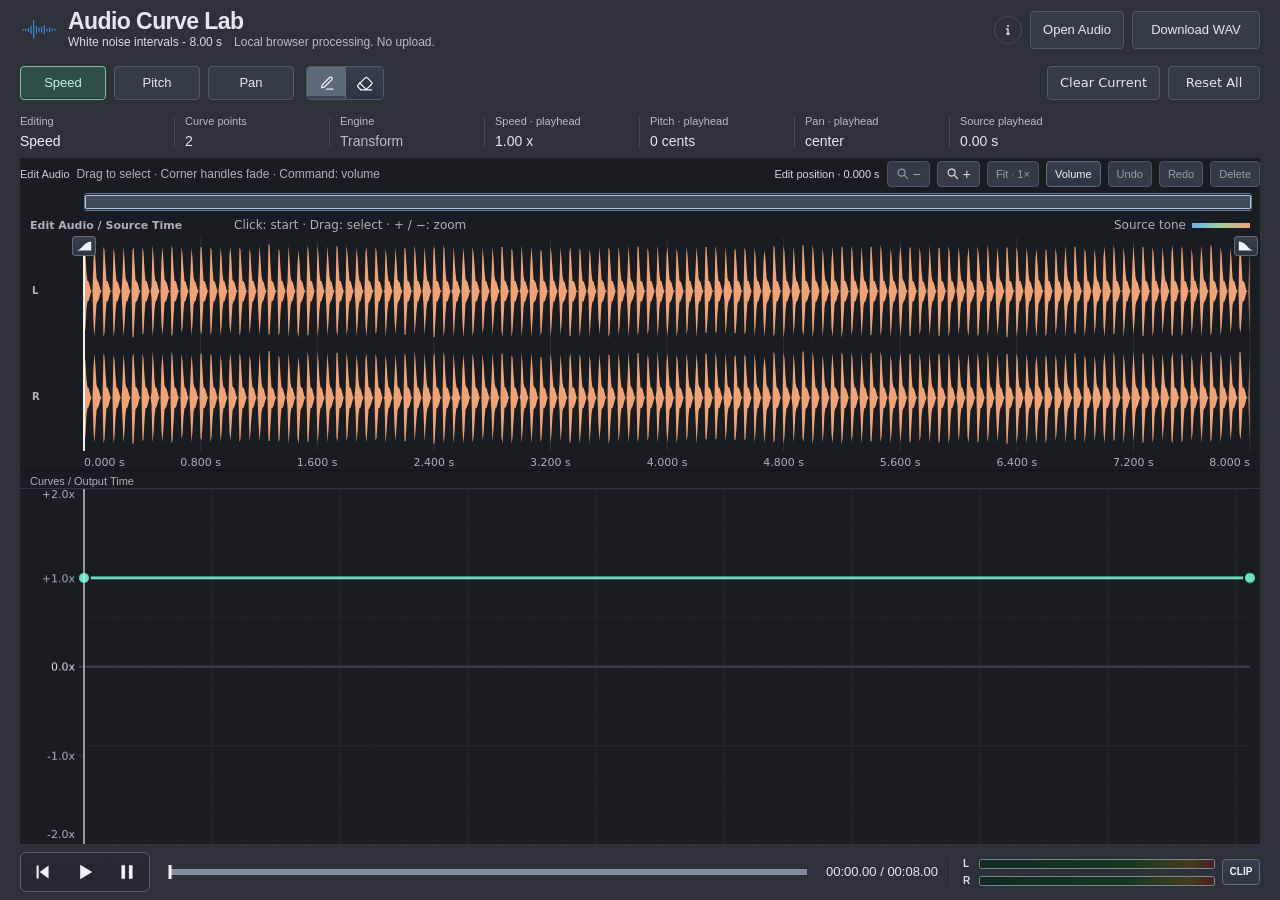
==== commit 0d8d11af: "Add source volume editing in 256px waveform" ====
--- a/index.html
+++ b/index.html
@@ -7,7 +7,7 @@
     <link rel="icon" type="image/svg+xml" href="assets/identity/audio-micro.svg?v=hub-v0.10">
     <link rel="stylesheet" href="assets/identity/tokens.css?v=hub-v0.10">
     <link rel="stylesheet" href="src/styles.css?v=20261014-filekeys1">
-  <link rel="stylesheet" href="src/output-editor.css?v=20261027-selection1">
+  <link rel="stylesheet" href="src/output-editor.css?v=20261027-volume4">
     <link rel="stylesheet" href="src/curve-actions.css?v=20261014-family1">
     <link rel="stylesheet" href="src/file-help.css?v=20261014-family1">
     <link rel="stylesheet" href="src/parameter-help.css?v=20261014-family1">
@@ -115,7 +115,7 @@
           </div>
         </div>
         <section id="sourceEditPanel" class="sourceEditPanel" aria-label="Editable audio">
-          <div class="sourceEditToolbar"><strong title="Source tone colors: blue = lower spectral centroid, teal/gold/peach = higher. Visual estimate of source audio before Speed/Pitch/Pan; not clipping or pitch. Source edits refresh the colors.">Edit Audio</strong><span id="editStatus" role="status">Drag to select · Delete to join · Corner handles fade · Auto-applied</span><span id="editCursor" title="Source edit position, separate from the output playback position.">Edit position · 0.000 s</span><button id="editZoomOut" type="button" aria-label="Zoom out source" title="Zoom out (−)"><svg viewBox="0 0 20 20" aria-hidden="true"><circle cx="8" cy="8" r="5"/><path d="m12 12 5 5"/></svg><span>−</span></button><button id="editZoomIn" type="button" aria-label="Zoom in source" title="Zoom in (+)"><svg viewBox="0 0 20 20" aria-hidden="true"><circle cx="8" cy="8" r="5"/><path d="m12 12 5 5"/></svg><span>+</span></button><button id="editZoomFit" type="button" title="Show entire source">Fit · 1×</button><button id="editUndo" type="button" disabled>Undo</button><button id="editRedo" type="button" disabled>Redo</button><button id="editDelete" type="button" disabled>Delete</button></div>
+          <div class="sourceEditToolbar"><strong title="Source tone colors: blue = lower spectral centroid, teal/gold/peach = higher. Visual estimate of source audio before Speed/Pitch/Pan; not clipping or pitch. Source edits refresh the colors.">Edit Audio</strong><span id="editStatus" role="status">Drag to select · Delete to join · Corner handles fade · Auto-applied</span><span id="editCursor" title="Source edit position, separate from the output playback position.">Edit position · 0.000 s</span><button id="editZoomOut" type="button" aria-label="Zoom out source" title="Zoom out (−)"><svg viewBox="0 0 20 20" aria-hidden="true"><circle cx="8" cy="8" r="5"/><path d="m12 12 5 5"/></svg><span>−</span></button><button id="editZoomIn" type="button" aria-label="Zoom in source" title="Zoom in (+)"><svg viewBox="0 0 20 20" aria-hidden="true"><circle cx="8" cy="8" r="5"/><path d="m12 12 5 5"/></svg><span>+</span></button><button id="editZoomFit" type="button" title="Show entire source">Fit · 1×</button><button id="editVolume" type="button" aria-pressed="false" title="Hold Command over the source waveform, or toggle Volume. Click/drag points; Option-click deletes. Range: mute to +6 dB.">Volume</button><button id="editVolumeReset" type="button" hidden disabled title="Reset only source volume to 0 dB; Undo restores it.">Reset volume</button><button id="editUndo" type="button" disabled>Undo</button><button id="editRedo" type="button" disabled>Redo</button><button id="editDelete" type="button" disabled>Delete</button></div>
           <div class="sourceNavigator"><div id="editPan" role="slider" tabindex="0" aria-valuemin="0" aria-valuemax="100" aria-valuenow="0" aria-label="Source overview navigation" title="Full source · Click or drag to center the visible region"><span class="sourceViewport"></span></div></div>
           <div class="sourceWaveFrame">
             <canvas id="sourceWaveCanvas" tabindex="0" role="group" aria-label="Editable audio waveform. Click sets playback start. Drag to select. Plus and minus zoom. Delete removes selection. Changes apply automatically."></canvas>
@@ -174,7 +174,7 @@
     </div>
 
     <script src="src/file-help.js?v=20261014-family1" type="module"></script>
-    <script src="src/app.js?v=20261027-shift1" type="module"></script>
+    <script src="src/app.js?v=20261027-volume4" type="module"></script>
     <div id="stretchHelp" class="parameterHelp" role="tooltip" hidden><strong>Speed · −2× to +2×</strong><span>Change source playback speed. Negative values reverse the sound; zero freezes the source position.</span></div>
     <div id="pitchHelp" class="parameterHelp" role="tooltip" hidden><strong>Pitch · −2400 to +2400 cents</strong><span>Shift pitch down or up by as much as two octaves. 1200 cents = one octave.</span></div>
     <div id="panHelp" class="parameterHelp" role="tooltip" hidden><strong>Pan · Left / Right</strong><span>Move sound across the stereo field. Top = Left · Center = Center · Bottom = Right.</span></div>
--- a/src/output-editor.css
+++ b/src/output-editor.css
@@ -7,13 +7,13 @@
 .sourceEditToolbar button{height:26px;min-width:0;padding:0 9px;font-size:11px}
 .sourceEditPanel .sourceWaveFrame{position:relative;overflow:hidden;border:0;border-radius:0 0 6px 6px}
 #sourceWaveCanvas,#outputWaveCanvas{width:100%;height:128px;display:block;touch-action:none}
-#sourceWaveCanvas{cursor:crosshair}
+#sourceWaveCanvas{height:256px;cursor:crosshair}
 .fadeHandle{position:absolute;top:22px;transform:translateX(-50%);width:24px;min-width:24px;height:20px;padding:2px;color:#d0e7ff;border:1px solid #579ce7;background:#172c44;touch-action:none;cursor:ew-resize;border-radius:3px;z-index:2}
 .fadeHandle svg{display:block;width:100%;height:100%;fill:currentColor}
 #fadeInHandle{left:64px}#fadeOutHandle{left:calc(100% - 8px)}
 #sourceWaveCanvas:focus-visible,.fadeHandle:focus-visible{outline:2px solid #e2f1ff;outline-offset:-2px}
 @media(min-width:900px){
- .app{height:100dvh;min-height:700px;padding:0;grid-template-rows:auto auto auto minmax(0,1fr) auto}
+ .app{height:100dvh;min-height:max(828px,var(--source-editor-min-height,0px));padding:0;grid-template-rows:auto auto auto minmax(0,1fr) auto}
  .topbar{grid-row:1;padding:9px 16px;gap:12px}
  .brandMark{width:38px;height:38px}.brand{grid-template-columns:38px minmax(0,1fr);gap:10px}
  .tagline{display:none}.formatNote{font-size:10px}.topbar h1{font-size:23px}
@@ -129,3 +129,11 @@
 .playbackBar .meterTrack::after{display:none}
 .playbackBar .meterHold{width:1px;transform:translateX(-.5px);background:#eff5f8}
 .playbackBar .meterChannels{gap:6px}
+
+/* Source volume is a separate, linked source edit; retain normal waveform tools. */
+.sourceEditToolbar{flex-wrap:wrap}
+.sourceEditToolbar button{flex-shrink:0}
+#editVolume[aria-pressed="true"]{border-color:#91bce1;background:#31465a;color:#edf4fb}
+#sourceWaveCanvas[data-volume-editing="true"]{cursor:url("volume-pencil.svg") 2 22,crosshair}
+#sourceWaveCanvas[aria-disabled="true"]{cursor:wait}
+@media(min-width:900px){.editor{grid-template-rows:auto auto auto minmax(241px,1fr)}}
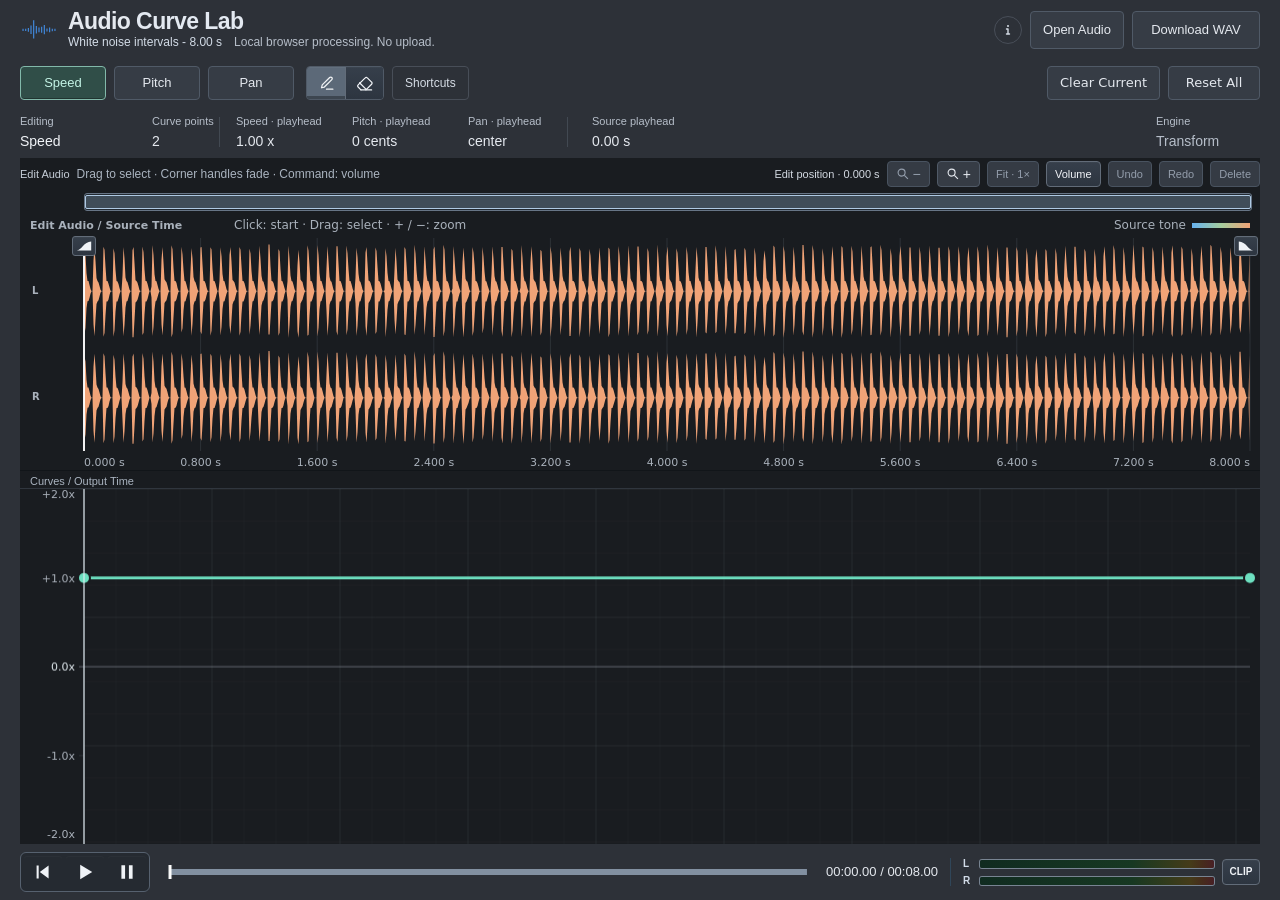
==== commit d90636d6: "Clarify readout hierarchy and contextual shortcut help" ====
--- a/index.html
+++ b/index.html
@@ -19,7 +19,7 @@
   <link rel="stylesheet" href="src/transport-polish.css?v=20261015-2">
   <link rel="stylesheet" href="src/transport-surface.css?v=20261015-2">
   <link rel="stylesheet" href="src/brand-layout.css?v=20261015-1">
-    <link rel="stylesheet" href="src/readout-layout.css?v=20261015-compact2">
+    <link rel="stylesheet" href="src/readout-layout.css?v=20261028-readout-guide1">
     <link rel="stylesheet" href="src/header-rhythm.css?v=20261015-1">
     <link rel="stylesheet" href="src/typography.css?v=20261015-refine2">
     <link rel="stylesheet" href="src/quiet-ui.css?v=20261023-trial1">
@@ -77,6 +77,38 @@
                 <svg xmlns="http://www.w3.org/2000/svg" width="17" height="17" viewBox="0 0 24 24" fill="none" stroke="currentColor" stroke-width="2" stroke-linecap="round" stroke-linejoin="round" aria-hidden="true"><path d="m7 21-4-4a2 2 0 0 1 0-3L13 4a2 2 0 0 1 3 0l6 6a2 2 0 0 1 0 3l-8 8"/><path d="M22 21H7"/><path d="m5 11 9 9"/></svg>
               </button>
             </div>
+            <details id="shortcutHelp" class="fileHelp shortcutHelp">
+              <summary title="Existing shortcuts by editing area">Shortcuts</summary>
+              <div class="fileHelpPanel" aria-label="Keyboard shortcuts">
+                <strong>Keyboard shortcuts</strong>
+                <h3>Curves / Output Time</h3>
+                <dl>
+                  <dt>Shift-drag</dt><dd>Move this and following points vertically. X stays fixed.</dd>
+                  <dt>Option-click</dt><dd>Mac: delete a point. PC: Ctrl-click. Endpoints stay protected.</dd>
+                  <dt>Esc</dt><dd>Cancel the pending Shift group drag.</dd>
+                </dl>
+                <h3>Edit Audio / Source Time</h3>
+                <dl>
+                  <dt>+ / −</dt><dd>Zoom the source view.</dd>
+                  <dt>Delete</dt><dd>Remove the selected range; source area focused.</dd>
+                  <dt>⌘Z / Ctrl+Z</dt><dd>Undo source edits; add Shift to redo. Source area focused.</dd>
+                  <dt>⌘ / Volume</dt><dd>Hold Command temporarily, or toggle Volume.</dd>
+                </dl>
+                <h3>Source volume · canvas focused</h3>
+                <dl>
+                  <dt>← / →</dt><dd>Select a volume point.</dd>
+                  <dt>↑ / ↓</dt><dd>Adjust 0.5 dB; Shift: 0.1 dB.</dd>
+                  <dt>Home / Enter</dt><dd>Home: set 0 dB. Enter: add 0 dB at the source edit position.</dd>
+                  <dt>Option / Alt-click</dt><dd>Erase a volume point. Delete also removes the selected point.</dd>
+                </dl>
+                <h3>Playback</h3>
+                <dl>
+                  <dt>Space</dt><dd>Play/pause outside inputs, selectors and help.</dd>
+                  <dt>← / →</dt><dd>Output bar focused: seek 1 s; Shift: 0.1 s. Home / End: boundaries.</dd>
+                </dl>
+                <p>Undo/Redo apply to source edits, not the lower curves. Source and output positions are separate. Esc closes this guide.</p>
+              </div>
+            </details>
           </div>
           <div class="curveActions">
             <button id="clearCurveButton" type="button">Clear Current</button>
@@ -89,33 +121,33 @@
             <span>Editing</span>
             <strong id="modeReadout">Speed</strong>
           </div>
-          <div class="readout">
+          <div class="readout editContextEnd">
             <span>Curve points</span>
             <strong id="pointsReadout">2</strong>
+          </div>
+          <div class="readout">
+            <span id="stretchReadoutLabel" title="Stopped: curve target at the output playhead. Playing: live playback value. Point tooltips show the point's own value.">Speed · playhead</span>
+            <strong id="stretchReadout">1.00 x</strong>
+          </div>
+          <div class="readout">
+            <span id="pitchReadoutLabel" title="Stopped: curve target at the output playhead. Playing: live playback value. Point tooltips show the point's own value.">Pitch · playhead</span>
+            <strong id="pitchReadout">0 cents</strong>
+          </div>
+          <div class="readout playbackGroupEnd">
+            <span id="panReadoutLabel" title="Stopped: curve target at the output playhead. Playing: live playback value. Point tooltips show the point's own value.">Pan · playhead</span>
+            <strong id="panReadout">center</strong>
+          </div>
+          <div class="readout sourcePositionReadout">
+            <span title="Source playback position, separate from the source edit position or selected range.">Source playhead</span>
+            <strong id="sourceReadout">0.00 s</strong>
           </div>
           <div class="readout referenceReadout">
             <span>Engine</span>
             <strong>Transform</strong>
           </div>
-          <div class="readout">
-            <span id="stretchReadoutLabel" title="Stopped: curve target at the output playhead. Playing: live playback value. Point tooltips show the point's own value.">Speed · playhead</span>
-            <strong id="stretchReadout">1.00 x</strong>
-          </div>
-          <div class="readout">
-            <span id="pitchReadoutLabel" title="Stopped: curve target at the output playhead. Playing: live playback value. Point tooltips show the point's own value.">Pitch · playhead</span>
-            <strong id="pitchReadout">0 cents</strong>
-          </div>
-          <div class="readout">
-            <span id="panReadoutLabel" title="Stopped: curve target at the output playhead. Playing: live playback value. Point tooltips show the point's own value.">Pan · playhead</span>
-            <strong id="panReadout">center</strong>
-          </div>
-          <div class="readout">
-            <span title="Source playback position, separate from the source edit position or selected range.">Source playhead</span>
-            <strong id="sourceReadout">0.00 s</strong>
-          </div>
         </div>
         <section id="sourceEditPanel" class="sourceEditPanel" aria-label="Editable audio">
-          <div class="sourceEditToolbar"><strong title="Source tone colors: blue = lower spectral centroid, teal/gold/peach = higher. Visual estimate of source audio before Speed/Pitch/Pan; not clipping or pitch. Source edits refresh the colors.">Edit Audio</strong><span id="editStatus" role="status">Drag to select · Delete to join · Corner handles fade · Auto-applied</span><span id="editCursor" title="Source edit position, separate from the output playback position.">Edit position · 0.000 s</span><button id="editZoomOut" type="button" aria-label="Zoom out source" title="Zoom out (−)"><svg viewBox="0 0 20 20" aria-hidden="true"><circle cx="8" cy="8" r="5"/><path d="m12 12 5 5"/></svg><span>−</span></button><button id="editZoomIn" type="button" aria-label="Zoom in source" title="Zoom in (+)"><svg viewBox="0 0 20 20" aria-hidden="true"><circle cx="8" cy="8" r="5"/><path d="m12 12 5 5"/></svg><span>+</span></button><button id="editZoomFit" type="button" title="Show entire source">Fit · 1×</button><button id="editVolume" type="button" aria-pressed="false" title="Hold Command over the source waveform, or toggle Volume. Click/drag points; Option-click deletes. Range: mute to +6 dB.">Volume</button><button id="editVolumeReset" type="button" hidden disabled title="Reset only source volume to 0 dB; Undo restores it.">Reset volume</button><button id="editUndo" type="button" disabled>Undo</button><button id="editRedo" type="button" disabled>Redo</button><button id="editDelete" type="button" disabled>Delete</button></div>
+          <div class="sourceEditToolbar"><strong title="Source tone colors: blue = lower spectral centroid, teal/gold/peach = higher. Visual estimate of source audio before Speed/Pitch/Pan; not clipping or pitch. Source edits refresh the colors.">Edit Audio</strong><span id="editStatus" role="status">Drag to select · Delete to join · Corner handles fade · Auto-applied</span><span id="editCursor" title="Source edit position, separate from the output playback position.">Edit position · 0.000 s</span><button id="editZoomOut" type="button" aria-label="Zoom out source" title="Zoom out (−)"><svg viewBox="0 0 20 20" aria-hidden="true"><circle cx="8" cy="8" r="5"/><path d="m12 12 5 5"/></svg><span>−</span></button><button id="editZoomIn" type="button" aria-label="Zoom in source" title="Zoom in (+)"><svg viewBox="0 0 20 20" aria-hidden="true"><circle cx="8" cy="8" r="5"/><path d="m12 12 5 5"/></svg><span>+</span></button><button id="editZoomFit" type="button" title="Show entire source">Fit · 1×</button><button id="editVolume" type="button" aria-pressed="false" title="Hold Command over the source waveform, or toggle Volume. Click/drag points; Option-click deletes. Range: mute to +6 dB.">Volume</button><button id="editVolumeReset" type="button" hidden disabled title="Reset only source volume to 0 dB; Undo restores it.">Reset volume</button><button id="editUndo" type="button" disabled title="Undo source edits only · Command/Ctrl+Z while the source editing area has focus">Undo</button><button id="editRedo" type="button" disabled title="Redo source edits only · Command/Ctrl+Shift+Z while the source editing area has focus">Redo</button><button id="editDelete" type="button" disabled>Delete</button></div>
           <div class="sourceNavigator"><div id="editPan" role="slider" tabindex="0" aria-valuemin="0" aria-valuemax="100" aria-valuenow="0" aria-label="Source overview navigation" title="Full source · Click or drag to center the visible region"><span class="sourceViewport"></span></div></div>
           <div class="sourceWaveFrame">
             <canvas id="sourceWaveCanvas" tabindex="0" role="group" aria-label="Editable audio waveform. Click sets playback start. Drag to select. Plus and minus zoom. Delete removes selection. Changes apply automatically."></canvas>
@@ -173,8 +205,8 @@
       </div>
     </div>
 
-    <script src="src/file-help.js?v=20261014-family1" type="module"></script>
-    <script src="src/app.js?v=20261027-volume4" type="module"></script>
+    <script src="src/file-help.js?v=20261028-readout-guide1" type="module"></script>
+    <script src="src/app.js?v=20261028-volume-line1" type="module"></script>
     <div id="stretchHelp" class="parameterHelp" role="tooltip" hidden><strong>Speed · −2× to +2×</strong><span>Change source playback speed. Negative values reverse the sound; zero freezes the source position.</span></div>
     <div id="pitchHelp" class="parameterHelp" role="tooltip" hidden><strong>Pitch · −2400 to +2400 cents</strong><span>Shift pitch down or up by as much as two octaves. 1200 cents = one octave.</span></div>
     <div id="panHelp" class="parameterHelp" role="tooltip" hidden><strong>Pan · Left / Right</strong><span>Move sound across the stereo field. Top = Left · Center = Center · Bottom = Right.</span></div>
--- a/src/readout-layout.css
+++ b/src/readout-layout.css
@@ -34,3 +34,64 @@
   .panel.currentValues { padding-block:6px; row-gap:8px; }
   .currentValues > .readout { row-gap:2px; }
 }
+
+/* Audio-only context rhythm: direct readout IDs and value formatting stay intact. */
+.panel.currentValues {
+  grid-template-columns:120px 72px repeat(3,104px) 124px minmax(104px,1fr);
+  column-gap:12px;
+}
+.panel.currentValues > .readout { padding-inline:0; }
+.panel.currentValues > .readout::after { display:none; }
+@media(min-width:900px) {
+  .panel.currentValues > :is(.editContextEnd,.playbackGroupEnd)::after {
+    display:block;
+    right:4px;
+  }
+  .panel.currentValues > .sourcePositionReadout { padding-left:8px; }
+  .panel.currentValues > .referenceReadout { justify-self:end; min-width:104px; }
+}
+@media(min-width:640px) and (max-width:899px) {
+  .panel.currentValues { grid-template-columns:repeat(4,minmax(0,1fr)); }
+}
+@media(min-width:440px) and (max-width:639px) {
+  .panel.currentValues { grid-template-columns:repeat(3,minmax(0,1fr)); }
+}
+@media(max-width:439px) {
+  .panel.currentValues { grid-template-columns:repeat(2,minmax(0,1fr)); }
+}
+
+/* Reuse the file-information disclosure and Graphite panel roles for shortcuts. */
+.shortcutHelp > summary {
+  width:auto;
+  height:var(--cl-control-height,34px);
+  padding-inline:var(--cl-control-inset,12px);
+  border-radius:var(--cl-control-radius,4px);
+  font-size:var(--cl-type-body,12px);
+  font-weight:400;
+}
+.shortcutHelp .fileHelpPanel {
+  position:fixed;
+  right:auto;
+  width:min(460px,calc(100vw - 24px));
+  max-height:calc(100dvh - 24px);
+  overflow:auto;
+  overscroll-behavior:contain;
+  text-transform:none;
+  letter-spacing:0;
+}
+.shortcutHelp .fileHelpPanel h3 {
+  margin:14px 0 0;
+  font-size:12px;
+  font-weight:500;
+  color:var(--cl-ink-primary,var(--cl-text));
+}
+.shortcutHelp .fileHelpPanel dl {
+  grid-template-columns:116px minmax(0,1fr);
+  gap:7px 12px;
+  margin:8px 0 0;
+}
+.shortcutHelp .fileHelpPanel dt,
+.shortcutHelp .fileHelpPanel dd { overflow-wrap:anywhere; }
+@media(max-width:439px) {
+  .shortcutHelp .fileHelpPanel dl { grid-template-columns:100px minmax(0,1fr); gap:7px 10px; }
+}
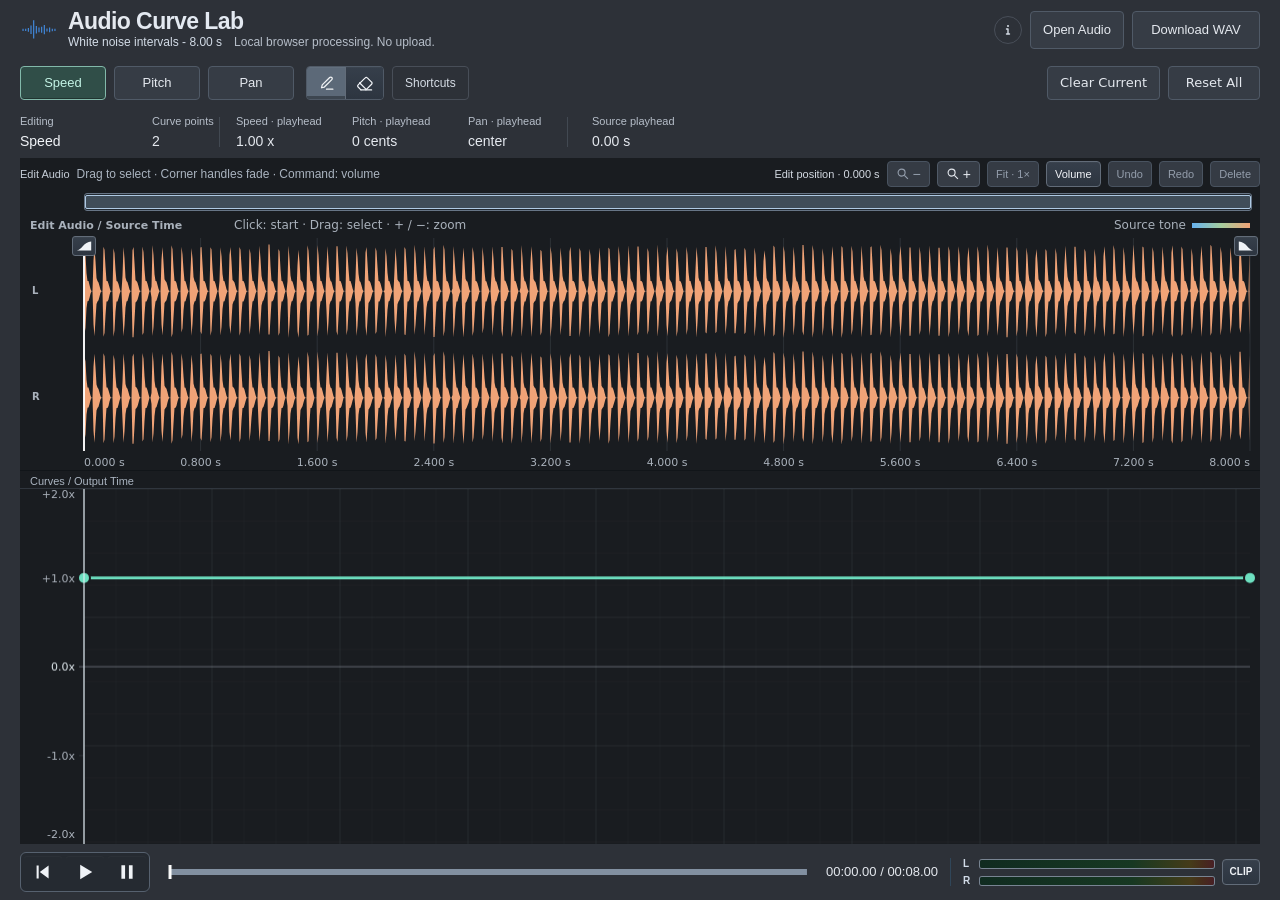
==== commit 2e7d3060: "Align toolbar utilities and simplify technical readouts" ====
--- a/index.html
+++ b/index.html
@@ -19,7 +19,7 @@
   <link rel="stylesheet" href="src/transport-polish.css?v=20261015-2">
   <link rel="stylesheet" href="src/transport-surface.css?v=20261015-2">
   <link rel="stylesheet" href="src/brand-layout.css?v=20261015-1">
-    <link rel="stylesheet" href="src/readout-layout.css?v=20261028-readout-guide1">
+    <link rel="stylesheet" href="src/readout-layout.css?v=20261028-toolbar-engine1">
     <link rel="stylesheet" href="src/header-rhythm.css?v=20261015-1">
     <link rel="stylesheet" href="src/typography.css?v=20261015-refine2">
     <link rel="stylesheet" href="src/quiet-ui.css?v=20261023-trial1">
@@ -46,6 +46,7 @@
                 <dt>AIFF</dt><dd>Mono/stereo 16/24-bit PCM (8–192 kHz), converted locally on import. AIFF-C is not supported.</dd>
                 <dt>File size</dt><dd>Up to 128 MiB; decoded audio up to 192 MiB.</dd>
                 <dt>Output</dt><dd>Up to 5 min · Stereo · 48 kHz / 24-bit WAV.</dd>
+                <dt>Processing</dt><dd>Transform</dd>
               </dl>
               <p>Short excerpts recommended. Use one Lab at a time for heavy processing.</p>
             </div>
@@ -141,10 +142,6 @@
             <span title="Source playback position, separate from the source edit position or selected range.">Source playhead</span>
             <strong id="sourceReadout">0.00 s</strong>
           </div>
-          <div class="readout referenceReadout">
-            <span>Engine</span>
-            <strong>Transform</strong>
-          </div>
         </div>
         <section id="sourceEditPanel" class="sourceEditPanel" aria-label="Editable audio">
           <div class="sourceEditToolbar"><strong title="Source tone colors: blue = lower spectral centroid, teal/gold/peach = higher. Visual estimate of source audio before Speed/Pitch/Pan; not clipping or pitch. Source edits refresh the colors.">Edit Audio</strong><span id="editStatus" role="status">Drag to select · Delete to join · Corner handles fade · Auto-applied</span><span id="editCursor" title="Source edit position, separate from the output playback position.">Edit position · 0.000 s</span><button id="editZoomOut" type="button" aria-label="Zoom out source" title="Zoom out (−)"><svg viewBox="0 0 20 20" aria-hidden="true"><circle cx="8" cy="8" r="5"/><path d="m12 12 5 5"/></svg><span>−</span></button><button id="editZoomIn" type="button" aria-label="Zoom in source" title="Zoom in (+)"><svg viewBox="0 0 20 20" aria-hidden="true"><circle cx="8" cy="8" r="5"/><path d="m12 12 5 5"/></svg><span>+</span></button><button id="editZoomFit" type="button" title="Show entire source">Fit · 1×</button><button id="editVolume" type="button" aria-pressed="false" title="Hold Command over the source waveform, or toggle Volume. Click/drag points; Option-click deletes. Range: mute to +6 dB.">Volume</button><button id="editVolumeReset" type="button" hidden disabled title="Reset only source volume to 0 dB; Undo restores it.">Reset volume</button><button id="editUndo" type="button" disabled title="Undo source edits only · Command/Ctrl+Z while the source editing area has focus">Undo</button><button id="editRedo" type="button" disabled title="Redo source edits only · Command/Ctrl+Shift+Z while the source editing area has focus">Redo</button><button id="editDelete" type="button" disabled>Delete</button></div>
--- a/src/readout-layout.css
+++ b/src/readout-layout.css
@@ -37,7 +37,7 @@
 
 /* Audio-only context rhythm: direct readout IDs and value formatting stay intact. */
 .panel.currentValues {
-  grid-template-columns:120px 72px repeat(3,104px) 124px minmax(104px,1fr);
+  grid-template-columns:120px 72px repeat(3,104px) minmax(124px,1fr);
   column-gap:12px;
 }
 .panel.currentValues > .readout { padding-inline:0; }
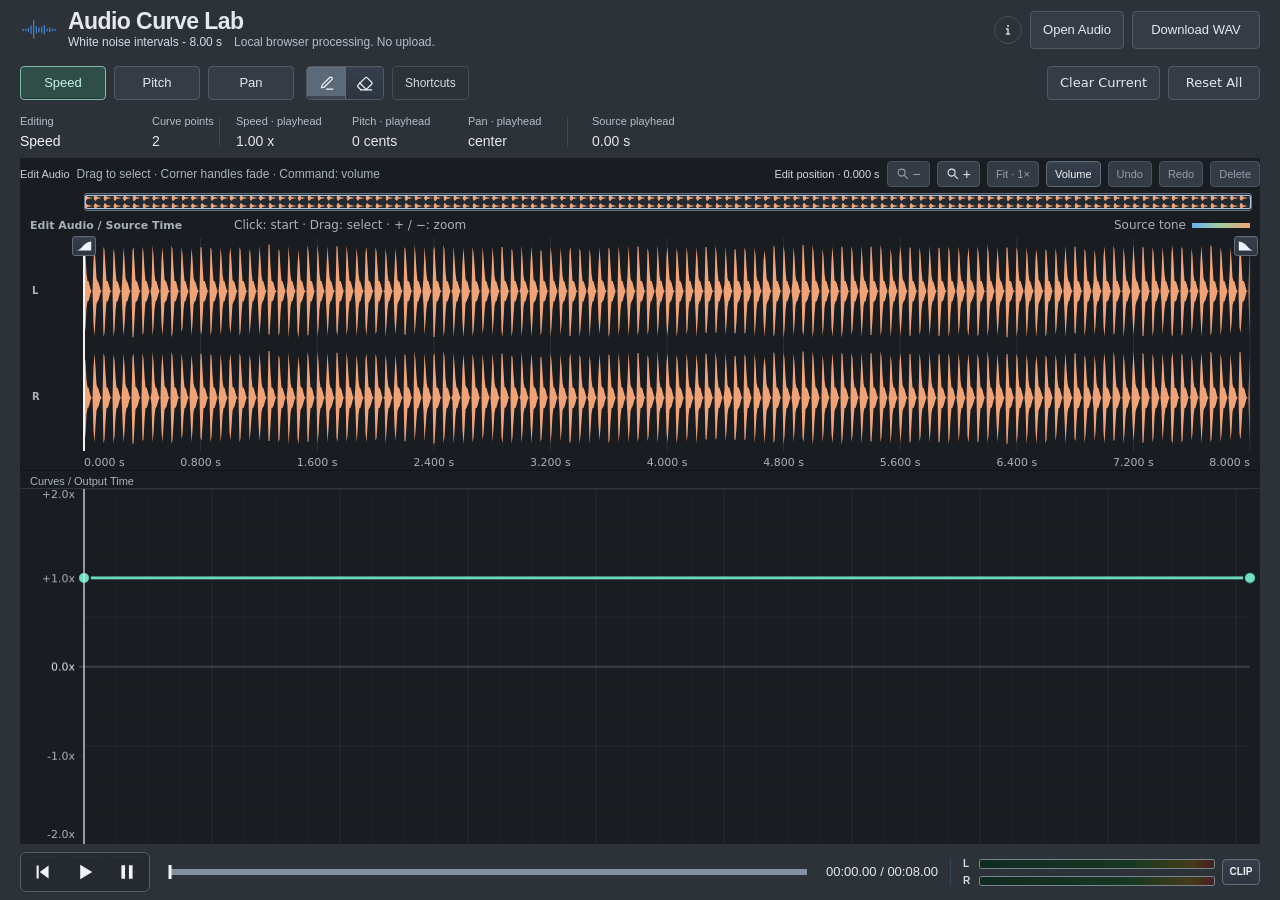
==== commit fe5759ac: "Add cached full-source waveform navigator" ====
--- a/index.html
+++ b/index.html
@@ -7,7 +7,7 @@
     <link rel="icon" type="image/svg+xml" href="assets/identity/audio-micro.svg?v=hub-v0.10">
     <link rel="stylesheet" href="assets/identity/tokens.css?v=hub-v0.10">
     <link rel="stylesheet" href="src/styles.css?v=20261014-filekeys1">
-  <link rel="stylesheet" href="src/output-editor.css?v=20261027-volume4">
+  <link rel="stylesheet" href="src/output-editor.css?v=20261028-overview1">
     <link rel="stylesheet" href="src/curve-actions.css?v=20261014-family1">
     <link rel="stylesheet" href="src/file-help.css?v=20261014-family1">
     <link rel="stylesheet" href="src/parameter-help.css?v=20261014-family1">
@@ -145,7 +145,7 @@
         </div>
         <section id="sourceEditPanel" class="sourceEditPanel" aria-label="Editable audio">
           <div class="sourceEditToolbar"><strong title="Source tone colors: blue = lower spectral centroid, teal/gold/peach = higher. Visual estimate of source audio before Speed/Pitch/Pan; not clipping or pitch. Source edits refresh the colors.">Edit Audio</strong><span id="editStatus" role="status">Drag to select · Delete to join · Corner handles fade · Auto-applied</span><span id="editCursor" title="Source edit position, separate from the output playback position.">Edit position · 0.000 s</span><button id="editZoomOut" type="button" aria-label="Zoom out source" title="Zoom out (−)"><svg viewBox="0 0 20 20" aria-hidden="true"><circle cx="8" cy="8" r="5"/><path d="m12 12 5 5"/></svg><span>−</span></button><button id="editZoomIn" type="button" aria-label="Zoom in source" title="Zoom in (+)"><svg viewBox="0 0 20 20" aria-hidden="true"><circle cx="8" cy="8" r="5"/><path d="m12 12 5 5"/></svg><span>+</span></button><button id="editZoomFit" type="button" title="Show entire source">Fit · 1×</button><button id="editVolume" type="button" aria-pressed="false" title="Hold Command over the source waveform, or toggle Volume. Click/drag points; Option-click deletes. Range: mute to +6 dB.">Volume</button><button id="editVolumeReset" type="button" hidden disabled title="Reset only source volume to 0 dB; Undo restores it.">Reset volume</button><button id="editUndo" type="button" disabled title="Undo source edits only · Command/Ctrl+Z while the source editing area has focus">Undo</button><button id="editRedo" type="button" disabled title="Redo source edits only · Command/Ctrl+Shift+Z while the source editing area has focus">Redo</button><button id="editDelete" type="button" disabled>Delete</button></div>
-          <div class="sourceNavigator"><div id="editPan" role="slider" tabindex="0" aria-valuemin="0" aria-valuemax="100" aria-valuenow="0" aria-label="Source overview navigation" title="Full source · Click or drag to center the visible region"><span class="sourceViewport"></span></div></div>
+          <div class="sourceNavigator"><div id="editPan" role="slider" tabindex="0" aria-valuemin="0" aria-valuemax="100" aria-valuenow="0" aria-label="Source overview navigation" title="Whole working source · Bright region: visible view, not edit selection · Click/drag or arrow keys to navigate"><canvas id="sourceOverviewCanvas" aria-hidden="true"></canvas><span class="sourceViewport"></span></div></div>
           <div class="sourceWaveFrame">
             <canvas id="sourceWaveCanvas" tabindex="0" role="group" aria-label="Editable audio waveform. Click sets playback start. Drag to select. Plus and minus zoom. Delete removes selection. Changes apply automatically."></canvas>
             <button id="fadeInHandle" class="fadeHandle" type="button" aria-label="Fade in handle" title="Fade In · Drag inward; arrow keys adjust 10 ms; Home clears"><svg viewBox="0 0 20 14" aria-hidden="true"><path d="M2 12 C7 12 10 2 18 2 L18 12 Z"/></svg></button><button id="fadeOutHandle" class="fadeHandle" type="button" aria-label="Fade out handle" title="Fade Out · Drag inward; arrow keys adjust 10 ms; Home clears"><svg viewBox="0 0 20 14" aria-hidden="true"><path d="M2 2 C10 2 13 12 18 12 L2 12 Z"/></svg></button>
@@ -203,7 +203,7 @@
     </div>
 
     <script src="src/file-help.js?v=20261028-readout-guide1" type="module"></script>
-    <script src="src/app.js?v=20261028-volume-line1" type="module"></script>
+    <script src="src/app.js?v=20261028-overview1" type="module"></script>
     <div id="stretchHelp" class="parameterHelp" role="tooltip" hidden><strong>Speed · −2× to +2×</strong><span>Change source playback speed. Negative values reverse the sound; zero freezes the source position.</span></div>
     <div id="pitchHelp" class="parameterHelp" role="tooltip" hidden><strong>Pitch · −2400 to +2400 cents</strong><span>Shift pitch down or up by as much as two octaves. 1200 cents = one octave.</span></div>
     <div id="panHelp" class="parameterHelp" role="tooltip" hidden><strong>Pan · Left / Right</strong><span>Move sound across the stereo field. Top = Left · Center = Center · Bottom = Right.</span></div>
--- a/src/output-editor.css
+++ b/src/output-editor.css
@@ -90,6 +90,12 @@
  box-sizing:border-box;background:#9faeb333;border:1px solid #a8bacb;border-radius:2px;pointer-events:none}
 #editPan[aria-disabled="true"]{opacity:.35;cursor:default}
 #editPan:focus-visible{outline:2px solid #d2dce5;outline-offset:2px}
+#sourceOverviewCanvas{position:absolute;inset:0;width:100%;height:100%;display:block;pointer-events:none}
+#editPan::before,#editPan::after{content:"";position:absolute;top:0;bottom:0;z-index:1;
+ background:rgba(8,11,15,.48);pointer-events:none}
+#editPan::before{left:0;width:var(--view-left,0%)}
+#editPan::after{right:0;width:max(0%,calc(100% - var(--view-left,0%) - var(--view-width,100%)))}
+#editPan .sourceViewport{z-index:2;background:transparent}
 
 /* Keep the transport track centered at y=17 in its 34px hit area. */
 .playbackBar .meterTrack{height:9px}
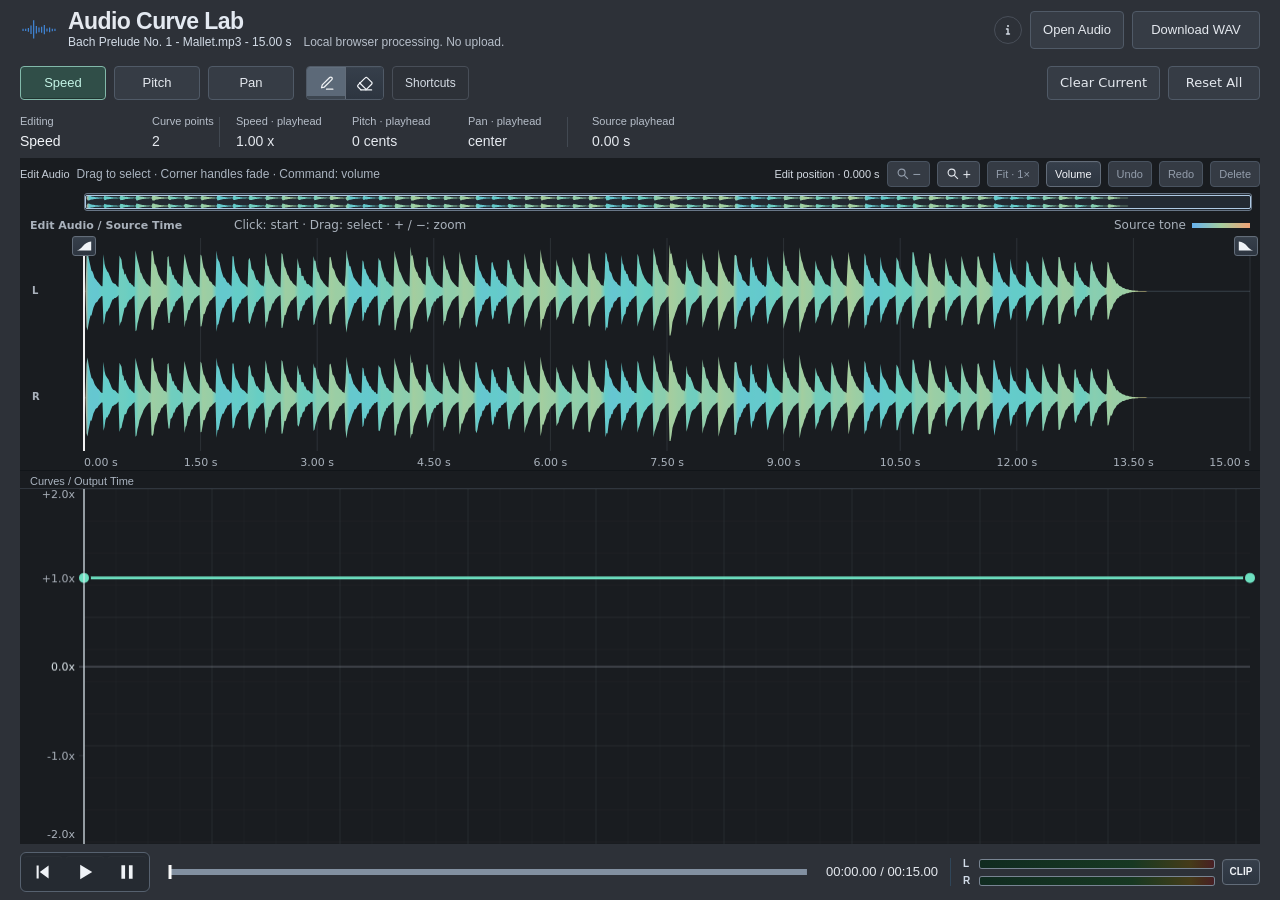
==== commit 1bf6edce: "Use shared Bach mallet MP3 as default source" ====
--- a/index.html
+++ b/index.html
@@ -203,7 +203,7 @@
     </div>
 
     <script src="src/file-help.js?v=20261028-readout-guide1" type="module"></script>
-    <script src="src/app.js?v=20261028-overview1" type="module"></script>
+    <script src="src/app.js?v=20261029-default-bach1" type="module"></script>
     <div id="stretchHelp" class="parameterHelp" role="tooltip" hidden><strong>Speed · −2× to +2×</strong><span>Change source playback speed. Negative values reverse the sound; zero freezes the source position.</span></div>
     <div id="pitchHelp" class="parameterHelp" role="tooltip" hidden><strong>Pitch · −2400 to +2400 cents</strong><span>Shift pitch down or up by as much as two octaves. 1200 cents = one octave.</span></div>
     <div id="panHelp" class="parameterHelp" role="tooltip" hidden><strong>Pan · Left / Right</strong><span>Move sound across the stereo field. Top = Left · Center = Center · Bottom = Right.</span></div>
